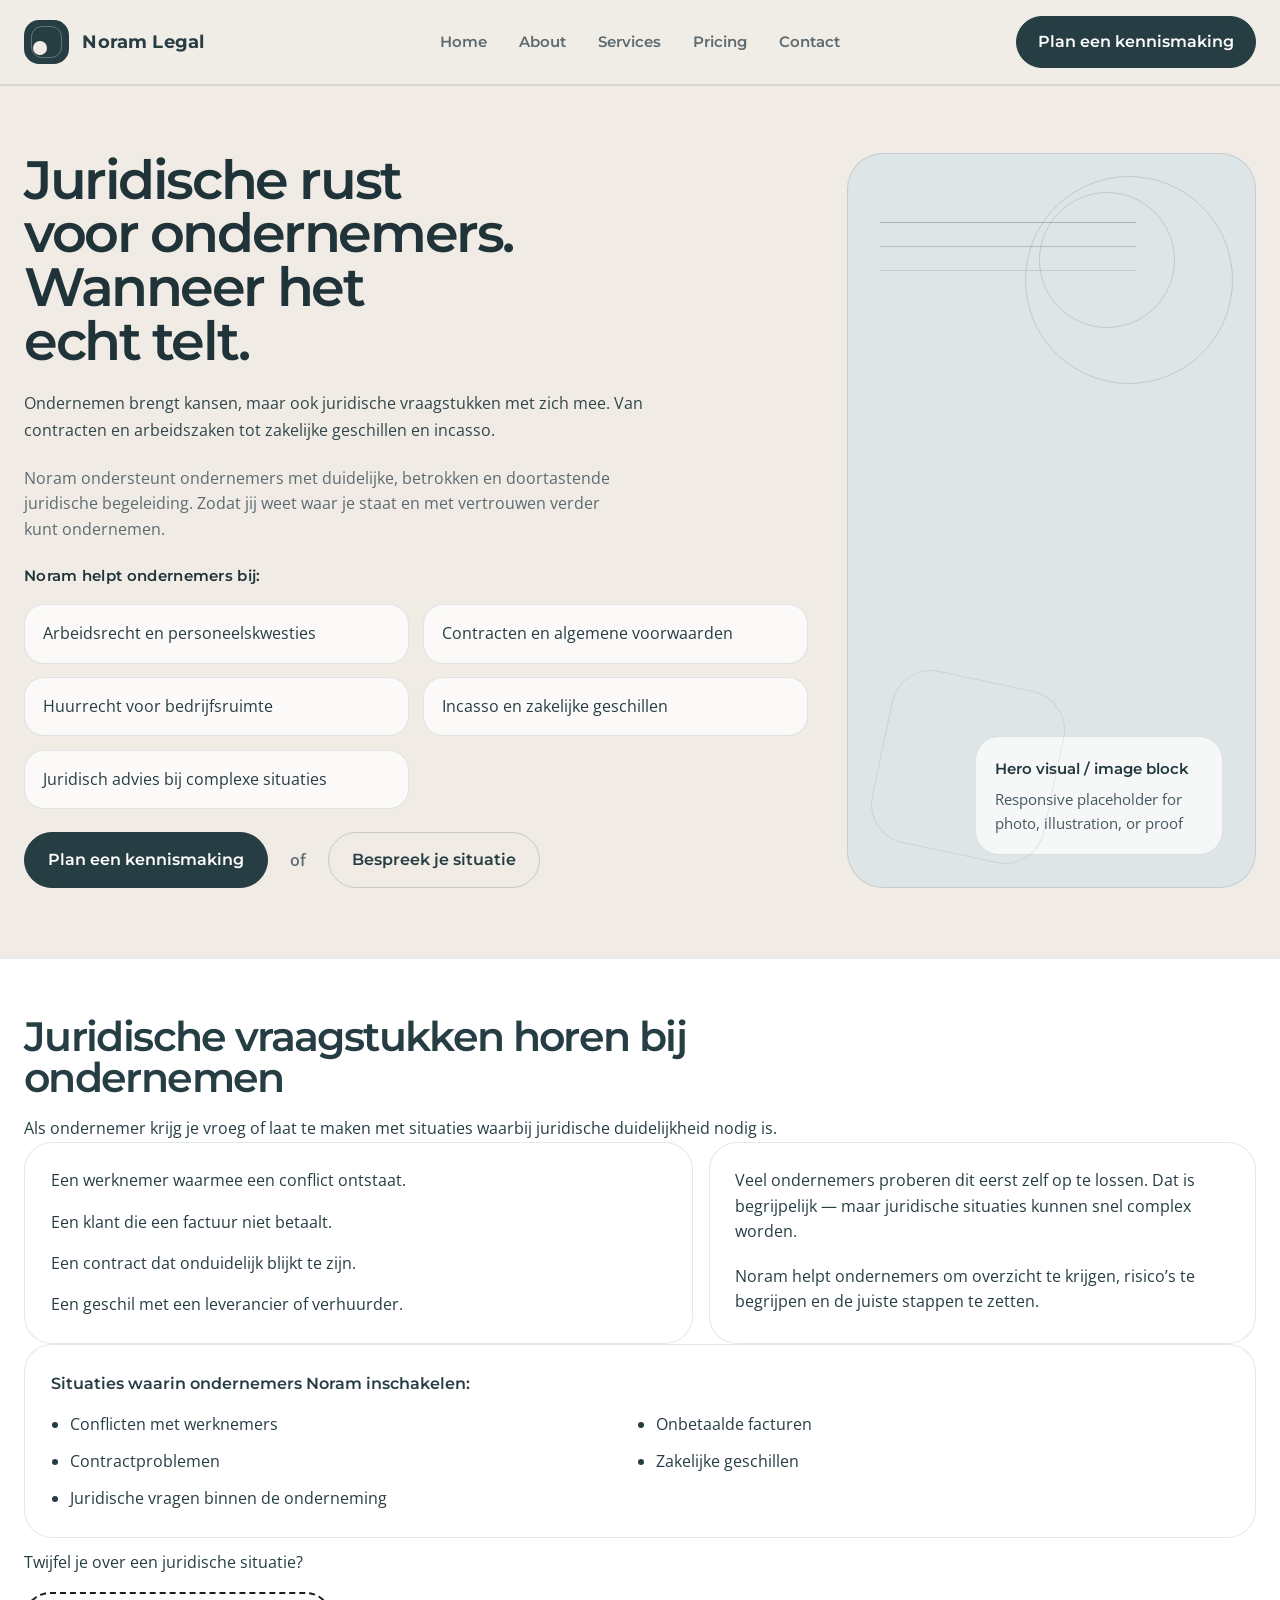
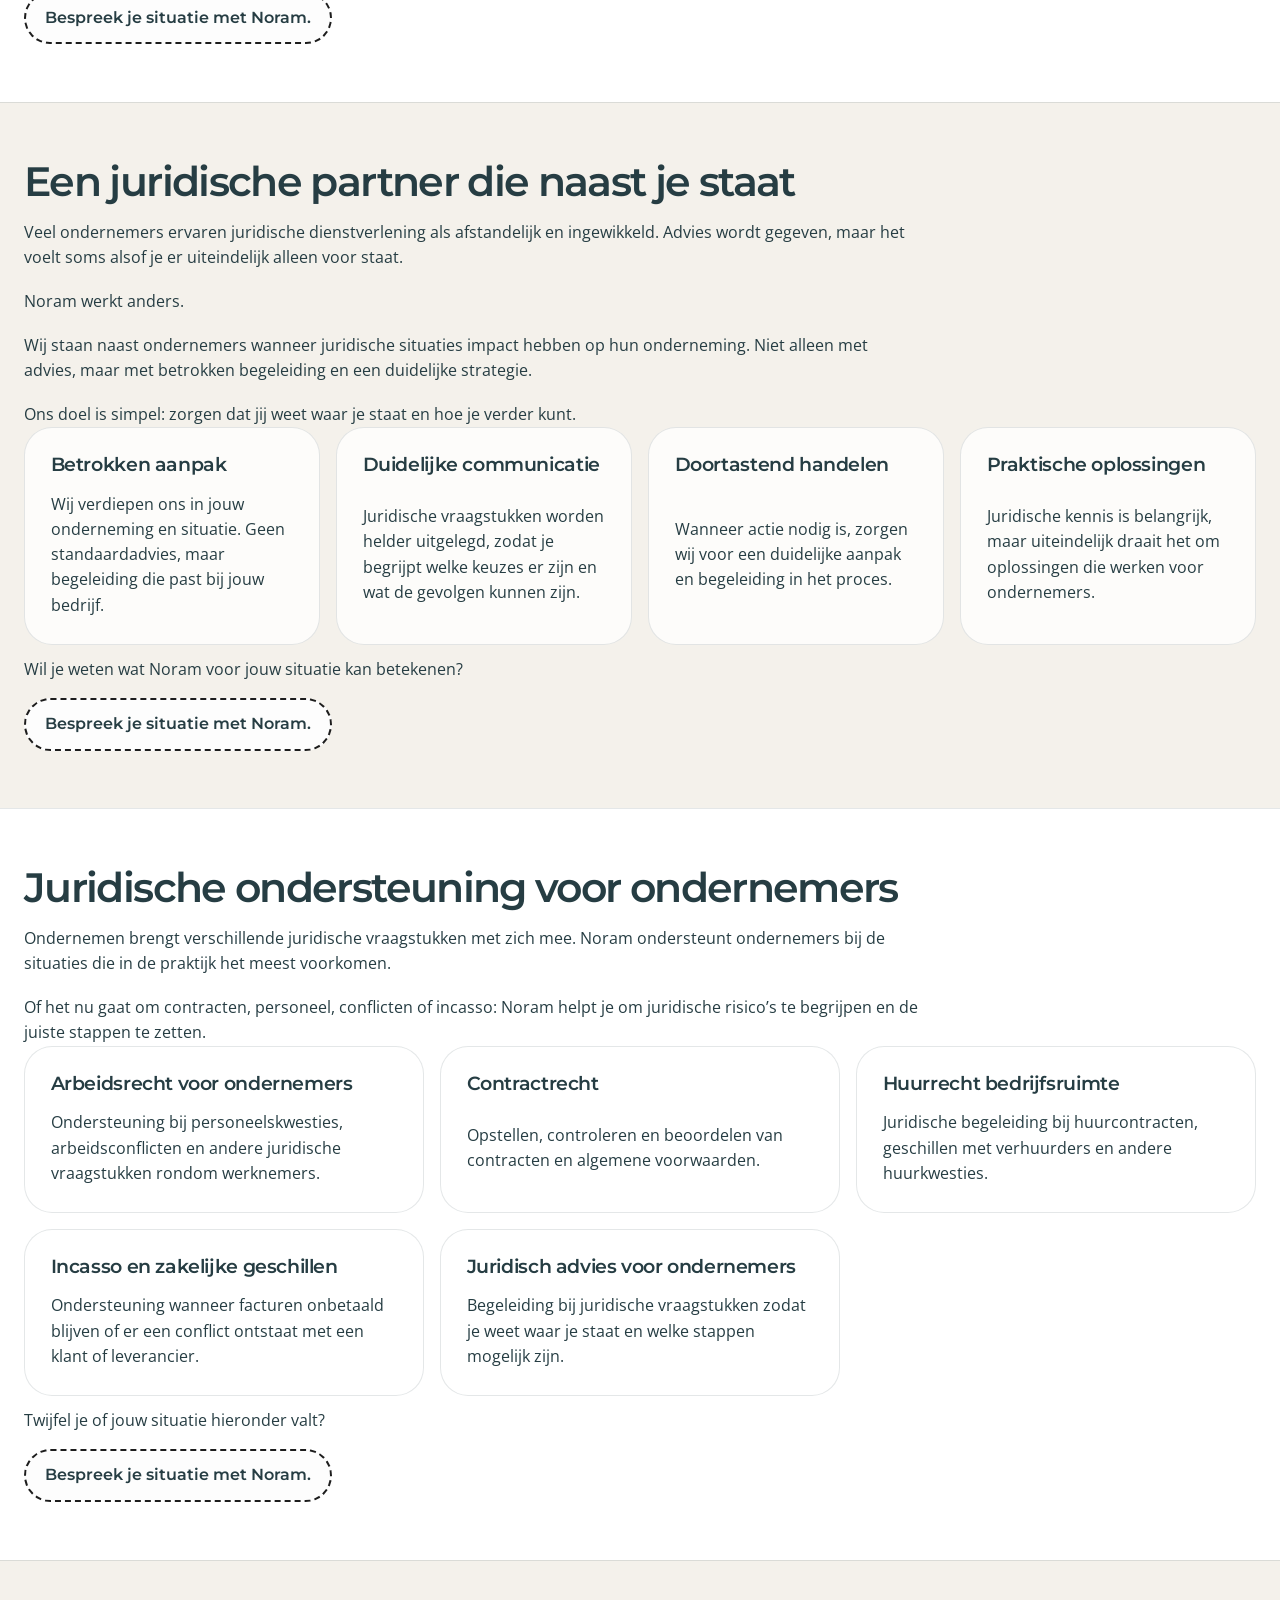
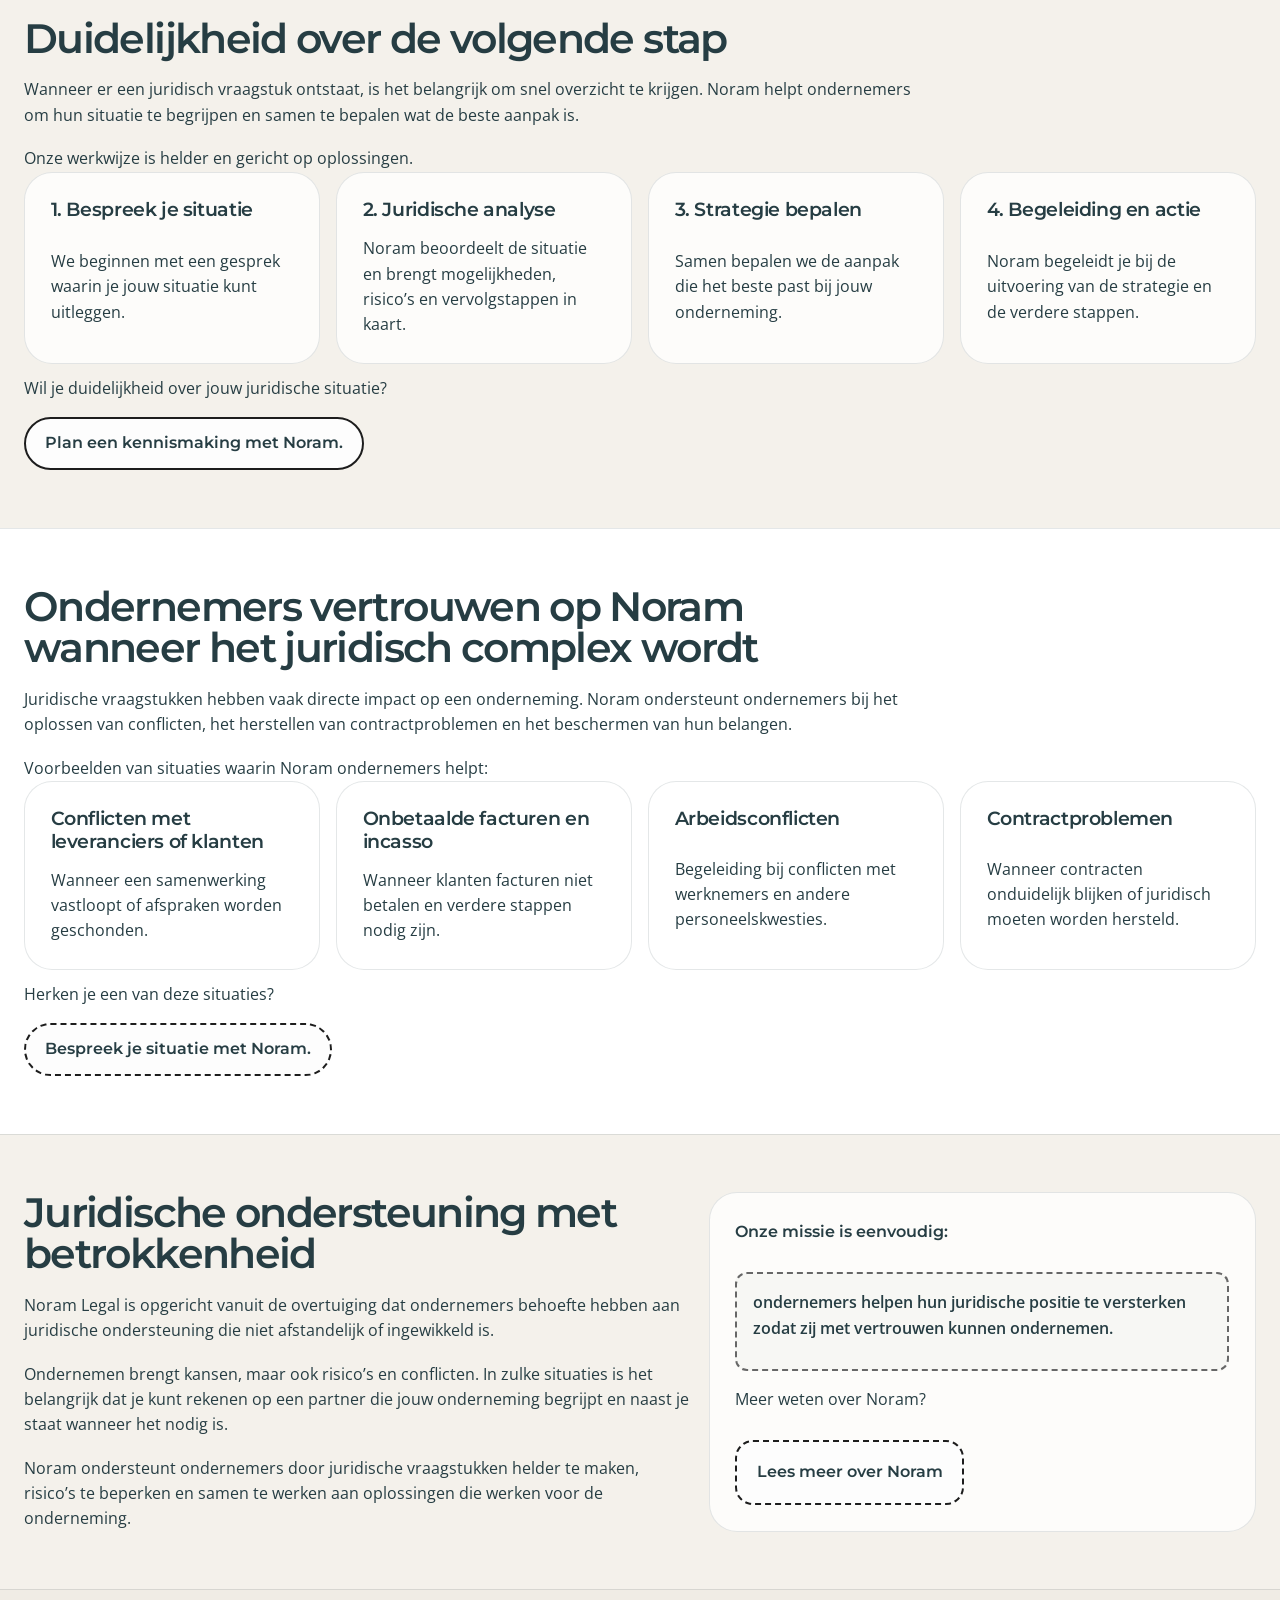
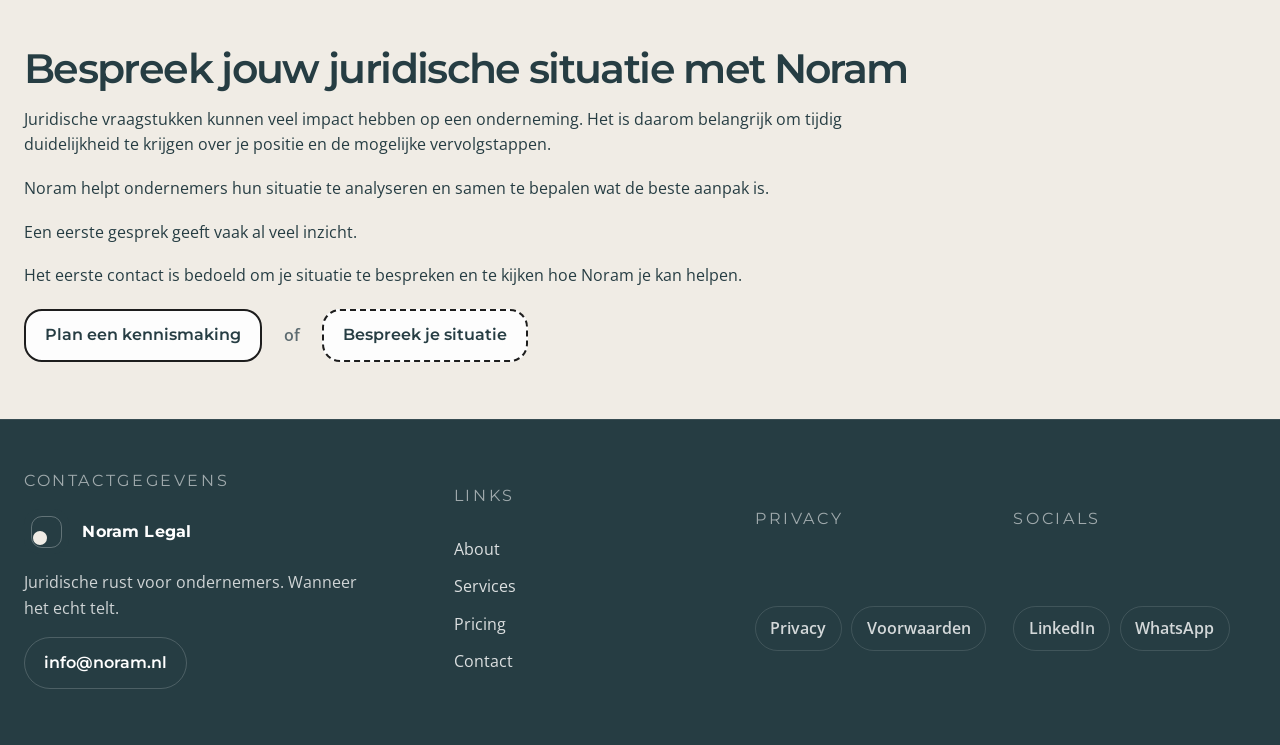
==== site/index.html @ 30367b0a "first commit. first version of wireframe made in codex into new codex project- Homepage header foote" ====
<!DOCTYPE html>
<html lang="nl">
  <head>
    <meta charset="UTF-8" />
    <meta name="viewport" content="width=device-width, initial-scale=1.0" />
    <title>Noram Legal | Juridische partner voor ondernemers</title>
    <link rel="preconnect" href="https://fonts.googleapis.com" />
    <link rel="preconnect" href="https://fonts.gstatic.com" crossorigin />
    <link
      href="https://fonts.googleapis.com/css2?family=Montserrat:wght@500;600;700&amp;family=Open+Sans:wght@400;500;600&amp;display=swap"
      rel="stylesheet"
    />
    <link rel="stylesheet" href="assets/css/styles.css" />
  </head>
  <body class="home-page">
    <div class="site-shell">
      <header class="wireframe-block site-header home-header">
        <div class="header-brand">
          <span class="brand-mark" aria-hidden="true"></span>
          <a class="brand-link" href="index.html">Noram Legal</a>
        </div>
        <button
          class="menu-toggle"
          type="button"
          aria-expanded="false"
          aria-controls="primary-nav"
          aria-label="Open menu"
        >
          <span class="menu-toggle-line" aria-hidden="true"></span>
          <span class="menu-toggle-line" aria-hidden="true"></span>
          <span class="menu-toggle-line" aria-hidden="true"></span>
          <span class="menu-toggle-text">Menu</span>
        </button>
        <nav class="header-nav" id="primary-nav" aria-label="Primary">
          <a class="nav-pill current-nav" href="index.html" aria-current="page">Home</a>
          <a class="nav-pill" href="about.html">About</a>
          <a class="nav-pill" href="services.html">Services</a>
          <a class="nav-pill" href="pricing.html">Pricing</a>
          <a class="nav-pill" href="contact.html">Contact</a>
        </nav>
        <a class="wireframe-button header-cta" href="contact.html"
          >Plan een kennismaking</a
        >
      </header>

      <main class="page-main">
        <section class="wireframe-block section section-hero home-hero">
          <div class="section-content">
            <h1>Juridische rust voor ondernemers. Wanneer het echt telt.</h1>

            <p class="hero-lead">
              Ondernemen brengt kansen, maar ook juridische vraagstukken met
              zich mee. Van contracten en arbeidszaken tot zakelijke geschillen
              en incasso.
            </p>

            <p class="hero-support">
              Noram ondersteunt ondernemers met duidelijke, betrokken en
              doortastende juridische begeleiding. Zodat jij weet waar je staat
              en met vertrouwen verder kunt ondernemen.
            </p>

            <div class="wireframe-card card-stack hero-topics">
              <p class="card-heading">Noram helpt ondernemers bij:</p>
              <ul class="list-block">
                <li>Arbeidsrecht en personeelskwesties</li>
                <li>Contracten en algemene voorwaarden</li>
                <li>Huurrecht voor bedrijfsruimte</li>
                <li>Incasso en zakelijke geschillen</li>
                <li>Juridisch advies bij complexe situaties</li>
              </ul>
            </div>

            <div class="cta-group">
              <a class="wireframe-button" href="contact.html">Plan een kennismaking</a>
              <span class="cta-divider">of</span>
              <a
                class="wireframe-button wireframe-button-secondary"
                href="contact.html"
                >Bespreek je situatie</a
              >
            </div>
          </div>

          <div class="wireframe-card placeholder-card hero-visual">
            <div class="media-placeholder">Visual placeholder</div>
            <div class="placeholder-copy hero-visual-copy">
              <span>Hero visual / image block</span>
              <span>Responsive placeholder for photo, illustration, or proof</span>
            </div>
          </div>
        </section>

        <section
          class="wireframe-block section section-problem"
          data-section="Probleem herkenning"
        >
          <div class="section-intro">
            <h2>Juridische vraagstukken horen bij ondernemen</h2>
            <p>
              Als ondernemer krijg je vroeg of laat te maken met situaties
              waarbij juridische duidelijkheid nodig is.
            </p>
          </div>

          <div class="section-grid two-column-grid">
            <div class="wireframe-card card-stack" data-label="Herkenbare situaties">
              <p>Een werknemer waarmee een conflict ontstaat.</p>
              <p>Een klant die een factuur niet betaalt.</p>
              <p>Een contract dat onduidelijk blijkt te zijn.</p>
              <p>Een geschil met een leverancier of verhuurder.</p>
            </div>

            <div class="wireframe-card card-stack" data-label="Uitleg">
              <p>
                Veel ondernemers proberen dit eerst zelf op te lossen. Dat is
                begrijpelijk — maar juridische situaties kunnen snel complex
                worden.
              </p>

              <p>
                Noram helpt ondernemers om overzicht te krijgen, risico’s te
                begrijpen en de juiste stappen te zetten.
              </p>
            </div>
          </div>

          <div class="wireframe-card card-stack" data-label="Situaties">
            <p class="card-heading">
              Situaties waarin ondernemers Noram inschakelen:
            </p>
            <ul class="list-grid">
              <li>Conflicten met werknemers</li>
              <li>Onbetaalde facturen</li>
              <li>Contractproblemen</li>
              <li>Zakelijke geschillen</li>
              <li>Juridische vragen binnen de onderneming</li>
            </ul>
          </div>

          <div class="inline-cta">
            <p>Twijfel je over een juridische situatie?</p>
            <a
              class="wireframe-button wireframe-button-secondary"
              href="contact.html"
              >Bespreek je situatie met Noram.</a
            >
          </div>
        </section>

        <section
          class="wireframe-block section section-approach"
          data-section="Noram aanpak"
        >
          <div class="section-intro">
            <h2>Een juridische partner die naast je staat</h2>
            <p>
              Veel ondernemers ervaren juridische dienstverlening als
              afstandelijk en ingewikkeld. Advies wordt gegeven, maar het voelt
              soms alsof je er uiteindelijk alleen voor staat.
            </p>

            <p>Noram werkt anders.</p>

            <p>
              Wij staan naast ondernemers wanneer juridische situaties impact
              hebben op hun onderneming. Niet alleen met advies, maar met
              betrokken begeleiding en een duidelijke strategie.
            </p>

            <p>
              Ons doel is simpel: zorgen dat jij weet waar je staat en hoe je
              verder kunt.
            </p>
          </div>

          <div class="card-grid feature-grid">
            <article class="wireframe-card card-stack" data-label="Kernpunt">
              <h3>Betrokken aanpak</h3>
              <p>
                Wij verdiepen ons in jouw onderneming en situatie. Geen
                standaardadvies, maar begeleiding die past bij jouw bedrijf.
              </p>
            </article>

            <article class="wireframe-card card-stack" data-label="Kernpunt">
              <h3>Duidelijke communicatie</h3>
              <p>
                Juridische vraagstukken worden helder uitgelegd, zodat je
                begrijpt welke keuzes er zijn en wat de gevolgen kunnen zijn.
              </p>
            </article>

            <article class="wireframe-card card-stack" data-label="Kernpunt">
              <h3>Doortastend handelen</h3>
              <p>
                Wanneer actie nodig is, zorgen wij voor een duidelijke aanpak en
                begeleiding in het proces.
              </p>
            </article>

            <article class="wireframe-card card-stack" data-label="Kernpunt">
              <h3>Praktische oplossingen</h3>
              <p>
                Juridische kennis is belangrijk, maar uiteindelijk draait het om
                oplossingen die werken voor ondernemers.
              </p>
            </article>
          </div>

          <div class="inline-cta">
            <p>Wil je weten wat Noram voor jouw situatie kan betekenen?</p>
            <a
              class="wireframe-button wireframe-button-secondary"
              href="contact.html"
              >Bespreek je situatie met Noram.</a
            >
          </div>
        </section>

        <section
          class="wireframe-block section section-services"
          data-section="Diensten overzicht"
        >
          <div class="section-intro">
            <h2>Juridische ondersteuning voor ondernemers</h2>
            <p>
              Ondernemen brengt verschillende juridische vraagstukken met zich
              mee. Noram ondersteunt ondernemers bij de situaties die in de
              praktijk het meest voorkomen.
            </p>

            <p>
              Of het nu gaat om contracten, personeel, conflicten of incasso:
              Noram helpt je om juridische risico’s te begrijpen en de juiste
              stappen te zetten.
            </p>
          </div>

          <div class="card-grid service-grid">
            <article class="wireframe-card card-stack" data-label="Dienst">
              <h3>Arbeidsrecht voor ondernemers</h3>
              <p>
                Ondersteuning bij personeelskwesties, arbeidsconflicten en
                andere juridische vraagstukken rondom werknemers.
              </p>
            </article>

            <article class="wireframe-card card-stack" data-label="Dienst">
              <h3>Contractrecht</h3>
              <p>
                Opstellen, controleren en beoordelen van contracten en algemene
                voorwaarden.
              </p>
            </article>

            <article class="wireframe-card card-stack" data-label="Dienst">
              <h3>Huurrecht bedrijfsruimte</h3>
              <p>
                Juridische begeleiding bij huurcontracten, geschillen met
                verhuurders en andere huurkwesties.
              </p>
            </article>

            <article class="wireframe-card card-stack" data-label="Dienst">
              <h3>Incasso en zakelijke geschillen</h3>
              <p>
                Ondersteuning wanneer facturen onbetaald blijven of er een
                conflict ontstaat met een klant of leverancier.
              </p>
            </article>

            <article class="wireframe-card card-stack" data-label="Dienst">
              <h3>Juridisch advies voor ondernemers</h3>
              <p>
                Begeleiding bij juridische vraagstukken zodat je weet waar je
                staat en welke stappen mogelijk zijn.
              </p>
            </article>
          </div>

          <div class="inline-cta">
            <p>Twijfel je of jouw situatie hieronder valt?</p>
            <a
              class="wireframe-button wireframe-button-secondary"
              href="contact.html"
              >Bespreek je situatie met Noram.</a
            >
          </div>
        </section>

        <section
          class="wireframe-block section section-process"
          data-section="Werkwijze"
        >
          <div class="section-intro">
            <h2>Duidelijkheid over de volgende stap</h2>
            <p>
              Wanneer er een juridisch vraagstuk ontstaat, is het belangrijk om
              snel overzicht te krijgen. Noram helpt ondernemers om hun situatie
              te begrijpen en samen te bepalen wat de beste aanpak is.
            </p>

            <p>Onze werkwijze is helder en gericht op oplossingen.</p>
          </div>

          <div class="card-grid steps-grid">
            <article class="wireframe-card card-stack step-card" data-label="Stap 1">
              <h3>1. Bespreek je situatie</h3>
              <p>
                We beginnen met een gesprek waarin je jouw situatie kunt
                uitleggen.
              </p>
            </article>

            <article class="wireframe-card card-stack step-card" data-label="Stap 2">
              <h3>2. Juridische analyse</h3>
              <p>
                Noram beoordeelt de situatie en brengt mogelijkheden, risico’s
                en vervolgstappen in kaart.
              </p>
            </article>

            <article class="wireframe-card card-stack step-card" data-label="Stap 3">
              <h3>3. Strategie bepalen</h3>
              <p>
                Samen bepalen we de aanpak die het beste past bij jouw
                onderneming.
              </p>
            </article>

            <article class="wireframe-card card-stack step-card" data-label="Stap 4">
              <h3>4. Begeleiding en actie</h3>
              <p>
                Noram begeleidt je bij de uitvoering van de strategie en de
                verdere stappen.
              </p>
            </article>
          </div>

          <div class="inline-cta">
            <p>Wil je duidelijkheid over jouw juridische situatie?</p>
            <a class="wireframe-button" href="contact.html"
              >Plan een kennismaking met Noram.</a
            >
          </div>
        </section>

        <section
          class="wireframe-block section section-proof"
          data-section="Cases en bewijs"
        >
          <div class="section-intro">
            <h2>
              Ondernemers vertrouwen op Noram wanneer het juridisch complex
              wordt
            </h2>
            <p>
              Juridische vraagstukken hebben vaak directe impact op een
              onderneming. Noram ondersteunt ondernemers bij het oplossen van
              conflicten, het herstellen van contractproblemen en het beschermen
              van hun belangen.
            </p>

            <p>Voorbeelden van situaties waarin Noram ondernemers helpt:</p>
          </div>

          <div class="card-grid proof-grid">
            <article class="wireframe-card card-stack" data-label="Voorbeeld">
              <h3>Conflicten met leveranciers of klanten</h3>
              <p>
                Wanneer een samenwerking vastloopt of afspraken worden
                geschonden.
              </p>
            </article>

            <article class="wireframe-card card-stack" data-label="Voorbeeld">
              <h3>Onbetaalde facturen en incasso</h3>
              <p>
                Wanneer klanten facturen niet betalen en verdere stappen nodig
                zijn.
              </p>
            </article>

            <article class="wireframe-card card-stack" data-label="Voorbeeld">
              <h3>Arbeidsconflicten</h3>
              <p>
                Begeleiding bij conflicten met werknemers en andere
                personeelskwesties.
              </p>
            </article>

            <article class="wireframe-card card-stack" data-label="Voorbeeld">
              <h3>Contractproblemen</h3>
              <p>
                Wanneer contracten onduidelijk blijken of juridisch moeten
                worden hersteld.
              </p>
            </article>
          </div>

          <div class="inline-cta">
            <p>Herken je een van deze situaties?</p>
            <a
              class="wireframe-button wireframe-button-secondary"
              href="contact.html"
              >Bespreek je situatie met Noram.</a
            >
          </div>
        </section>

        <section
          class="wireframe-block section section-about"
          data-section="Over Noram"
        >
          <div class="section-grid two-column-grid">
            <div class="section-intro">
              <h2>Juridische ondersteuning met betrokkenheid</h2>
              <p>
                Noram Legal is opgericht vanuit de overtuiging dat ondernemers
                behoefte hebben aan juridische ondersteuning die niet
                afstandelijk of ingewikkeld is.
              </p>

              <p>
                Ondernemen brengt kansen, maar ook risico’s en conflicten. In
                zulke situaties is het belangrijk dat je kunt rekenen op een
                partner die jouw onderneming begrijpt en naast je staat wanneer
                het nodig is.
              </p>

              <p>
                Noram ondersteunt ondernemers door juridische vraagstukken
                helder te maken, risico’s te beperken en samen te werken aan
                oplossingen die werken voor de onderneming.
              </p>
            </div>

            <div class="wireframe-card card-stack" data-label="Missie">
              <p class="card-heading">Onze missie is eenvoudig:</p>
              <p class="mission-copy">
                ondernemers helpen hun juridische positie te versterken zodat
                zij met vertrouwen kunnen ondernemen.
              </p>

              <p>Meer weten over Noram?</p>
              <a class="wireframe-link" href="about.html">Lees meer over Noram</a>
            </div>
          </div>
        </section>

        <section
          id="final-cta"
          class="wireframe-block section section-final-cta"
          data-section="Final CTA"
        >
          <div class="section-intro">
            <h2>Bespreek jouw juridische situatie met Noram</h2>
            <p>
              Juridische vraagstukken kunnen veel impact hebben op een
              onderneming. Het is daarom belangrijk om tijdig duidelijkheid te
              krijgen over je positie en de mogelijke vervolgstappen.
            </p>

            <p>
              Noram helpt ondernemers hun situatie te analyseren en samen te
              bepalen wat de beste aanpak is.
            </p>

            <p>Een eerste gesprek geeft vaak al veel inzicht.</p>

            <p>
              Het eerste contact is bedoeld om je situatie te bespreken en te
              kijken hoe Noram je kan helpen.
            </p>
          </div>

          <div class="cta-group cta-group-wide">
            <a class="wireframe-button" href="contact.html">Plan een kennismaking</a>
            <span class="cta-divider">of</span>
            <a
              class="wireframe-button wireframe-button-secondary"
              href="contact.html"
              >Bespreek je situatie</a
            >
          </div>
        </section>
      </main>

      <footer class="wireframe-block site-footer home-footer">
        <div class="footer-grid">
          <div class="wireframe-card footer-card footer-brand-card">
            <p class="footer-title">contactgegevens</p>
            <div class="header-brand footer-brand-lockup">
              <span class="brand-mark" aria-hidden="true"></span>
              <a class="brand-link footer-brand-link" href="index.html">Noram Legal</a>
            </div>
            <p class="footer-tagline">
              Juridische rust voor ondernemers. Wanneer het echt telt.
            </p>
            <a class="wireframe-link footer-email" href="mailto:info@noram.nl"
              >info@noram.nl</a
            >
          </div>
          <div class="wireframe-card footer-card">
            <p class="footer-title">links</p>
            <div class="footer-links">
              <a href="about.html">About</a>
              <a href="services.html">Services</a>
              <a href="pricing.html">Pricing</a>
              <a href="contact.html">Contact</a>
            </div>
          </div>
          <div class="wireframe-card footer-card">
            <p class="footer-title">privacy</p>
            <div class="footer-pill-row">
              <span class="footer-pill">Privacy</span>
              <span class="footer-pill">Voorwaarden</span>
            </div>
          </div>
          <div class="wireframe-card footer-card">
            <p class="footer-title">socials</p>
            <div class="footer-pill-row">
              <span class="footer-pill">LinkedIn</span>
              <span class="footer-pill">WhatsApp</span>
            </div>
          </div>
        </div>
      </footer>
    </div>
    <script src="assets/js/main.js"></script>
  </body>
</html>
---- site/assets/css/styles.css ----
:root {
  --page-background: #e9e9e6;
  --panel-background: #f7f7f4;
  --card-background: #ffffff;
  --border-strong: #1d1d1d;
  --border-soft: #676767;
  --text-main: #111111;
  --text-muted: #535353;
  --label-background: #d9d9d4;
  --button-fill: #fdfdfd;
  --max-width: 1200px;
  --radius: 18px;
  --gap: 1.25rem;
  --shadow: 0 0 0 1px rgba(29, 29, 29, 0.08);
}

*,
*::before,
*::after {
  box-sizing: border-box;
}

html {
  scroll-behavior: smooth;
}

body {
  margin: 0;
  background: var(--page-background);
  color: var(--text-main);
  font-family: ui-sans-serif, -apple-system, BlinkMacSystemFont, "Segoe UI",
    sans-serif;
  line-height: 1.55;
}

a {
  color: inherit;
}

p,
ul {
  margin: 0;
}

h1,
h2,
h3 {
  margin: 0;
  line-height: 1.15;
  font-weight: 600;
}

ul {
  padding-left: 1.2rem;
}

.site-shell {
  width: min(calc(100% - 2rem), calc(var(--max-width) + 2rem));
  margin: 0 auto;
  padding: 1rem 0 2.5rem;
}

.page-main {
  display: grid;
  gap: 1rem;
}

.wireframe-block,
.wireframe-card,
.wireframe-button,
.wireframe-link,
.media-placeholder {
  border: 2px solid var(--border-strong);
  border-radius: var(--radius);
}

.wireframe-block,
.wireframe-card {
  background: var(--panel-background);
  box-shadow: var(--shadow);
}

.wireframe-block {
  position: relative;
  padding: clamp(1rem, 2vw, 1.5rem);
}

.wireframe-block[data-section]::before,
.wireframe-card[data-label]::before,
.header-brand[data-label]::before,
.header-nav[data-label]::before {
  content: attr(data-section) attr(data-label);
  position: absolute;
  top: 0.85rem;
  left: 0.85rem;
  display: inline-flex;
  align-items: center;
  min-height: 1.8rem;
  padding: 0.15rem 0.55rem;
  background: var(--label-background);
  border: 1px solid var(--border-soft);
  border-radius: 999px;
  color: var(--text-muted);
  font-size: 0.72rem;
  letter-spacing: 0.08em;
  text-transform: uppercase;
}

.section,
.site-footer {
  padding-top: 3.15rem;
}

.site-header {
  display: grid;
  gap: 0.9rem;
  align-items: center;
  margin-bottom: 1rem;
  padding-top: 3.05rem;
}

.header-brand,
.header-nav {
  position: relative;
  display: flex;
  flex-wrap: wrap;
  gap: 0.75rem;
  align-items: center;
  min-height: 4rem;
  padding: 1.1rem 1rem 0.9rem;
  background: var(--card-background);
  border: 2px dashed var(--border-soft);
  border-radius: calc(var(--radius) - 4px);
}

.header-brand span {
  font-size: 1.1rem;
  font-weight: 600;
}

.brand-link {
  font-size: 1.1rem;
  font-weight: 600;
  text-decoration: none;
}

.header-nav span,
.header-nav a {
  display: inline-flex;
  align-items: center;
  min-height: 2.5rem;
  padding: 0.35rem 0.85rem;
  background: var(--panel-background);
  border: 2px solid var(--border-soft);
  border-radius: 999px;
  text-decoration: none;
}

.current-nav {
  background: var(--label-background);
  border-style: dashed;
}

.section-content,
.section-intro,
.card-stack,
.inline-cta,
.cta-group,
.placeholder-copy {
  display: grid;
  gap: 1rem;
}

.section-intro {
  max-width: 52rem;
}

.section-hero {
  display: grid;
  gap: 1rem;
}

.two-column-grid,
.card-grid,
.footer-grid {
  display: grid;
  gap: 1rem;
}

.plan-grid,
.faq-grid,
.contact-options-grid,
.field-stack {
  display: grid;
  gap: 1rem;
}

.wireframe-card {
  position: relative;
  padding: 2.85rem 1rem 1rem;
  background: var(--card-background);
}

.card-heading {
  font-weight: 600;
}

.list-block {
  display: grid;
  gap: 0.55rem;
}

.list-grid {
  display: grid;
  gap: 0.75rem;
  margin: 0;
}

.list-grid li,
.list-block li {
  padding-right: 0.4rem;
}

.cta-group {
  align-items: start;
}

.cta-divider {
  display: inline-flex;
  align-items: center;
  justify-content: center;
  width: fit-content;
  min-width: 3rem;
  min-height: 3rem;
  padding: 0.4rem 0.85rem;
  background: var(--panel-background);
  border: 2px dashed var(--border-soft);
  border-radius: 999px;
  color: var(--text-muted);
}

.wireframe-button,
.wireframe-link {
  display: inline-flex;
  align-items: center;
  justify-content: center;
  width: fit-content;
  min-height: 3.25rem;
  padding: 0.75rem 1.2rem;
  background: var(--button-fill);
  text-decoration: none;
  font-weight: 600;
}

.wireframe-button-secondary {
  border-style: dashed;
}

.wireframe-link {
  border-style: dashed;
}

.placeholder-card {
  min-height: 100%;
}

.media-placeholder {
  display: grid;
  place-items: center;
  min-height: 240px;
  padding: 1rem;
  background:
    linear-gradient(
      135deg,
      rgba(103, 103, 103, 0.08) 25%,
      transparent 25%,
      transparent 50%,
      rgba(103, 103, 103, 0.08) 50%,
      rgba(103, 103, 103, 0.08) 75%,
      transparent 75%,
      transparent
    ),
    #f1f1ee;
  background-size: 28px 28px;
  color: var(--text-muted);
  text-align: center;
}

.placeholder-copy {
  color: var(--text-muted);
  font-size: 0.95rem;
}

.inline-cta {
  align-items: start;
  padding-top: 0.25rem;
}

.feature-grid h3,
.service-grid h3,
.proof-grid h3,
.steps-grid h3 {
  font-size: 1.05rem;
}

.step-card {
  min-height: 100%;
}

.plan-card {
  min-height: 100%;
}

.featured-plan {
  box-shadow:
    0 0 0 1px rgba(29, 29, 29, 0.08),
    inset 0 0 0 2px rgba(29, 29, 29, 0.16);
}

.mission-copy {
  padding: 1rem;
  background: var(--panel-background);
  border: 2px dashed var(--border-soft);
  border-radius: calc(var(--radius) - 6px);
  font-weight: 600;
}

.cta-group-wide {
  margin-top: 1.25rem;
}

.footer-grid {
  grid-template-columns: 1fr;
}

.footer-card {
  min-height: 8rem;
  display: grid;
  align-items: center;
  justify-items: start;
}

.field-placeholder {
  display: flex;
  align-items: center;
  min-height: 3.4rem;
  padding: 0.9rem 1rem;
  background: var(--panel-background);
  border: 2px dashed var(--border-soft);
  border-radius: calc(var(--radius) - 6px);
  color: var(--text-muted);
}

.textarea-placeholder {
  min-height: 8.5rem;
  align-items: start;
}

@media (min-width: 700px) {
  .site-shell {
    width: min(calc(100% - 2.5rem), calc(var(--max-width) + 2.5rem));
  }

  .site-header {
    grid-template-columns: minmax(0, 0.9fr) minmax(0, 1.4fr) auto;
  }

  .cta-group {
    grid-auto-flow: column;
    align-items: center;
    justify-content: start;
  }

  .two-column-grid,
  .section-hero {
    grid-template-columns: minmax(0, 1.1fr) minmax(0, 0.9fr);
  }

  .service-grid,
  .proof-grid,
  .footer-grid {
    grid-template-columns: repeat(2, minmax(0, 1fr));
  }

  .plan-grid,
  .feature-grid,
  .steps-grid,
  .list-grid {
    grid-template-columns: repeat(2, minmax(0, 1fr));
  }

  .faq-grid,
  .contact-options-grid {
    grid-template-columns: repeat(2, minmax(0, 1fr));
  }
}

@media (min-width: 1024px) {
  .site-shell {
    padding-top: 1.35rem;
  }

  .section {
    gap: 1.25rem;
  }

  .feature-grid {
    grid-template-columns: repeat(4, minmax(0, 1fr));
  }

  .service-grid {
    grid-template-columns: repeat(3, minmax(0, 1fr));
  }

  .plan-grid {
    grid-template-columns: repeat(3, minmax(0, 1fr));
  }

  .steps-grid {
    grid-template-columns: repeat(4, minmax(0, 1fr));
  }

  .proof-grid,
  .footer-grid {
    grid-template-columns: repeat(4, minmax(0, 1fr));
  }

  .faq-grid {
    grid-template-columns: repeat(2, minmax(0, 1fr));
  }

  .section-hero {
    align-items: stretch;
  }

  .placeholder-card {
    min-height: 100%;
  }

  .media-placeholder {
    min-height: 100%;
  }
}

body.home-page {
  --home-ink: #263d43;
  --home-muted: #5d6b70;
  --home-border: rgba(38, 61, 67, 0.12);
  --home-bg-base: #ffffff;
  --home-bg-soft: #f4f1eb;
  --home-bg-hero: #f0ece5;
  --home-bg-strong: #263d43;
  --home-frame-width: calc(var(--max-width) + 2rem);
  min-height: 100vh;
  background: #ffffff;
  color: var(--home-ink);
  font-family: "Open Sans", ui-sans-serif, -apple-system, BlinkMacSystemFont,
    "Segoe UI", sans-serif;
}

body.home-page::before {
  content: none;
}

.home-page .site-shell {
  width: 100%;
  padding: 0;
}

.home-page h1,
.home-page h2,
.home-page h3,
.home-page .brand-link,
.home-page .nav-pill,
.home-page .wireframe-button,
.home-page .wireframe-link,
.home-page .footer-title,
.home-page .card-heading {
  font-family: "Montserrat", ui-sans-serif, -apple-system, BlinkMacSystemFont,
    "Segoe UI", sans-serif;
}

.home-page .page-main {
  gap: 0;
}

.home-page .wireframe-block,
.home-page .wireframe-card {
  border: 0;
  border-radius: 0;
  box-shadow: none;
}

.home-page .wireframe-block {
  padding-block: clamp(2.45rem, 4.5vw, 4.1rem);
  padding-inline: max(1rem, calc((100vw - var(--home-frame-width)) / 2));
  background: transparent;
}

.home-page .wireframe-card {
  padding: 1.6rem;
  background: rgba(255, 255, 255, 0.76);
  border: 1px solid var(--home-border);
  border-radius: 28px;
}

.home-page .wireframe-block[data-section]::before,
.home-page .wireframe-card[data-label]::before {
  display: none;
}

.home-page .site-header,
.home-page .section,
.home-page .site-footer {
  margin: 0;
}

.home-page .home-header {
  position: sticky;
  top: 0;
  z-index: 30;
  gap: 0.75rem;
  padding-block: 1rem;
  background: rgba(240, 236, 229, 0.96);
  border-bottom: 1px solid var(--home-border);
  backdrop-filter: blur(10px);
}

.home-page .menu-toggle {
  display: none;
  align-items: center;
  justify-content: center;
  gap: 0.35rem;
  min-height: 3rem;
  padding: 0.7rem 1rem;
  background: transparent;
  border: 1px solid rgba(38, 61, 67, 0.16);
  border-radius: 999px;
  color: var(--home-ink);
  font-family: "Montserrat", ui-sans-serif, -apple-system, BlinkMacSystemFont,
    "Segoe UI", sans-serif;
  font-size: 0.92rem;
  font-weight: 600;
  cursor: pointer;
}

.home-page .menu-toggle-line {
  display: block;
  width: 1rem;
  height: 1px;
  background: currentColor;
}

.home-page .menu-toggle-text {
  margin-left: 0.2rem;
}

.home-page .section {
  border-top: 1px solid var(--home-border);
}

.home-page .section-problem,
.home-page .section-services,
.home-page .section-proof {
  background: var(--home-bg-base);
}

.home-page .section-approach,
.home-page .section-process,
.home-page .section-about {
  background: var(--home-bg-soft);
}

.home-page .home-hero,
.home-page .section-final-cta {
  background: var(--home-bg-hero);
}

.home-page .header-brand,
.home-page .header-nav {
  min-height: auto;
  padding: 0;
  background: transparent;
  border: 0;
}

.home-page .header-brand {
  flex-wrap: nowrap;
  gap: 0.85rem;
}

.home-page .brand-mark {
  position: relative;
  flex: 0 0 auto;
  width: 2.8rem;
  height: 2.8rem;
  border-radius: 0.95rem;
  background: #263d43;
}

.home-page .brand-mark::before {
  content: "";
  position: absolute;
  inset: 0.42rem;
  border: 1px solid rgba(255, 255, 255, 0.28);
  border-radius: 0.68rem;
}

.home-page .brand-mark::after {
  content: "";
  position: absolute;
  left: 0.58rem;
  bottom: 0.58rem;
  width: 0.88rem;
  height: 0.88rem;
  border-radius: 999px;
  background: #f0ece5;
}

.home-page .brand-link {
  color: var(--home-ink);
  font-size: 1.15rem;
  font-weight: 700;
  letter-spacing: 0.01em;
  text-decoration: none;
}

.home-page .header-nav {
  gap: 0.2rem;
  justify-content: center;
  justify-self: center;
}

.home-page .header-nav a {
  min-height: auto;
  padding: 0.7rem 0.9rem;
  background: transparent;
  border: 0;
  border-radius: 999px;
  color: var(--home-muted);
  font-size: 0.95rem;
  font-weight: 600;
  transition:
    color 0.2s ease,
    background 0.2s ease;
}

.home-page .header-nav a:hover {
  color: var(--home-ink);
  background: rgba(38, 61, 67, 0.06);
}

.home-page .current-nav {
  background: rgba(38, 61, 67, 0.08);
  color: var(--home-ink);
}

.home-page .header-cta,
.home-page .section-hero .wireframe-button,
.home-page .footer-email {
  border-radius: 999px;
  transition:
    background 0.2s ease,
    color 0.2s ease,
    border-color 0.2s ease;
}

.home-page .header-cta {
  width: auto;
  padding-inline: 1.3rem;
  background: #263d43;
  color: #ffffff;
  border: 1px solid #263d43;
}

.home-page .header-cta:hover,
.home-page .section-hero .wireframe-button:hover,
.home-page .footer-email:hover {
  background: #1f3237;
  color: #ffffff;
}

.home-page .home-hero {
  gap: clamp(2rem, 4vw, 3rem);
  padding-top: clamp(2.9rem, 5.2vw, 4.75rem);
  padding-bottom: clamp(3.05rem, 5.4vw, 4.95rem);
}

.home-page .home-hero .section-content {
  gap: 1.4rem;
}

.home-page .home-hero h1 {
  max-width: 16ch;
  color: #1f3338;
  font-size: clamp(2.55rem, 4.2vw, 4.35rem);
  line-height: 1;
  letter-spacing: -0.045em;
  text-wrap: pretty;
}

.home-page .hero-lead {
  max-width: 44rem;
  color: #31464b;
  font-size: clamp(1.12rem, 1.7vw, 1.38rem);
  line-height: 1.65;
}

.home-page .hero-support {
  max-width: 38rem;
  color: var(--home-muted);
  font-size: 1.04rem;
}

.home-page .hero-topics {
  gap: 1rem;
  padding: 0;
  background: transparent;
  border: 0;
  border-radius: 0;
}

.home-page .hero-topics .card-heading {
  color: #1f3338;
  font-size: 0.96rem;
  letter-spacing: 0.02em;
}

.home-page .hero-topics .list-block {
  display: grid;
  grid-template-columns: repeat(2, minmax(0, 1fr));
  gap: 0.85rem;
  margin: 0;
  padding: 0;
  list-style: none;
}

.home-page .hero-topics li {
  min-height: 100%;
  padding: 1rem 1.1rem;
  background: rgba(255, 255, 255, 0.72);
  border: 1px solid var(--home-border);
  border-radius: 20px;
}

.home-page .section-hero .wireframe-button {
  min-height: 3.55rem;
  padding: 0.92rem 1.45rem;
}

.home-page .section-hero .wireframe-button:first-child {
  background: #263d43;
  color: #ffffff;
  border: 1px solid #263d43;
}

.home-page .section-hero .wireframe-button-secondary {
  background: transparent;
  border: 1px solid rgba(38, 61, 67, 0.2);
  color: var(--home-ink);
}

.home-page .section-hero .wireframe-button-secondary:hover {
  background: rgba(38, 61, 67, 0.08);
  color: var(--home-ink);
}

.home-page .cta-divider {
  width: auto;
  min-width: 0;
  min-height: auto;
  padding: 0 0.35rem;
  background: transparent;
  border: 0;
  color: var(--home-muted);
  font-weight: 600;
}

.home-page .hero-visual {
  position: relative;
  overflow: hidden;
  display: flex;
  flex-direction: column;
  justify-content: space-between;
  min-height: 100%;
  padding: 2rem;
  background: #dde5e6;
  border: 1px solid rgba(38, 61, 67, 0.14);
  border-radius: 36px;
}

.home-page .hero-visual::before {
  content: "";
  position: absolute;
  top: 1.4rem;
  right: 1.4rem;
  width: 13rem;
  height: 13rem;
  border: 1px solid rgba(38, 61, 67, 0.16);
  border-radius: 999px;
}

.home-page .hero-visual::after {
  content: "";
  position: absolute;
  left: 2rem;
  bottom: 2rem;
  width: 11rem;
  height: 11rem;
  border: 1px solid rgba(38, 61, 67, 0.1);
  border-radius: 2.5rem;
  transform: rotate(12deg);
}

.home-page .hero-visual .media-placeholder {
  position: relative;
  min-height: clamp(250px, 34vw, 380px);
  padding: 0;
  background: none;
  border: 0;
  color: transparent;
  text-indent: -9999px;
}

.home-page .hero-visual .media-placeholder::before {
  content: "";
  position: absolute;
  top: 2.3rem;
  left: 0;
  width: min(100%, 16rem);
  height: 1px;
  background: rgba(38, 61, 67, 0.3);
  box-shadow:
    0 1.5rem 0 rgba(38, 61, 67, 0.22),
    0 3rem 0 rgba(38, 61, 67, 0.14);
}

.home-page .hero-visual .media-placeholder::after {
  content: "";
  position: absolute;
  right: 14%;
  top: 28%;
  width: 8.5rem;
  height: 8.5rem;
  border: 1px solid rgba(38, 61, 67, 0.16);
  border-radius: 50%;
}

.home-page .hero-visual-copy {
  gap: 0.5rem;
  max-width: 15.5rem;
  margin-left: auto;
  padding: 1.2rem;
  background: rgba(255, 255, 255, 0.72);
  border: 1px solid rgba(38, 61, 67, 0.12);
  border-radius: 24px;
  color: #45585f;
}

.home-page .hero-visual-copy span:first-child {
  color: #21383f;
  font-family: "Montserrat", ui-sans-serif, -apple-system, BlinkMacSystemFont,
    "Segoe UI", sans-serif;
  font-weight: 600;
}

.home-page .section-intro {
  max-width: 56rem;
  gap: 1.15rem;
}

.home-page .section h2 {
  font-size: clamp(2rem, 3.2vw, 3.2rem);
  line-height: 1;
  letter-spacing: -0.04em;
}

.home-page .section h3 {
  font-size: clamp(1.2rem, 1.5vw, 1.45rem);
  line-height: 1.15;
  letter-spacing: -0.02em;
}

.home-page .section p,
.home-page .section li,
.home-page .site-footer p,
.home-page .site-footer a,
.home-page .site-footer span {
  font-size: 1.02rem;
}

.home-page .inline-cta {
  align-items: start;
  gap: 1rem;
  padding-top: 0.75rem;
}

.home-page .inline-cta .wireframe-button,
.home-page .inline-cta .wireframe-link {
  border-radius: 999px;
}

.home-page .home-footer {
  padding-top: 3rem;
  padding-bottom: 3.5rem;
  background: var(--home-bg-strong);
  border-top: 1px solid rgba(255, 255, 255, 0.08);
}

.home-page .home-footer .footer-card {
  min-height: auto;
  padding: 0;
  background: transparent;
  border: 0;
  border-radius: 0;
}

.home-page .footer-title {
  color: rgba(255, 255, 255, 0.56);
  font-size: 0.78rem;
  letter-spacing: 0.16em;
  text-transform: uppercase;
}

.home-page .footer-brand-card {
  gap: 1rem;
}

.home-page .footer-brand-lockup {
  min-height: auto;
  padding: 0;
  background: transparent;
  border: 0;
}

.home-page .footer-brand-link {
  color: #ffffff;
}

.home-page .footer-tagline {
  max-width: 21rem;
  color: rgba(255, 255, 255, 0.78);
  font-size: 1rem;
}

.home-page .footer-email {
  width: fit-content;
  background: transparent;
  color: #ffffff;
  border: 1px solid rgba(255, 255, 255, 0.18);
}

.home-page .footer-links {
  display: grid;
  gap: 0.75rem;
}

.home-page .home-footer a {
  transition:
    color 0.2s ease,
    background 0.2s ease;
}

.home-page .footer-links a {
  color: rgba(255, 255, 255, 0.84);
  text-decoration: none;
}

.home-page .footer-links a:hover {
  color: #ffffff;
}

.home-page .footer-pill-row {
  display: flex;
  flex-wrap: wrap;
  gap: 0.6rem;
}

.home-page .footer-pill {
  display: inline-flex;
  align-items: center;
  min-height: 2.6rem;
  padding: 0.55rem 0.9rem;
  background: transparent;
  border: 1px solid rgba(255, 255, 255, 0.12);
  border-radius: 999px;
  color: rgba(255, 255, 255, 0.8);
  font-weight: 600;
}

@media (max-width: 699px) {
  .home-page .wireframe-block {
    padding-inline: 1.25rem;
    padding-block: 3rem;
  }

  .home-page .home-header {
    position: static;
    grid-template-columns: minmax(0, 1fr) auto;
    align-items: center;
  }

  .home-page .menu-toggle {
    display: inline-flex;
    justify-self: end;
  }

  .home-page .header-nav {
    display: none;
    grid-column: 1 / -1;
    justify-self: stretch;
    gap: 0.4rem;
    margin-top: 0.35rem;
    padding-top: 0.5rem;
    border-top: 1px solid var(--home-border);
  }

  .home-page .home-header.menu-open .header-nav {
    display: grid;
  }

  .home-page .header-nav a {
    width: 100%;
    justify-content: flex-start;
    padding-inline: 0;
    border-radius: 0;
  }

  .home-page .header-cta,
  .home-page .section-hero .wireframe-button,
  .home-page .footer-email {
    width: 100%;
  }

  .home-page .header-cta {
    grid-column: 1 / -1;
    justify-content: center;
  }

  .home-page .hero-topics .list-block {
    grid-template-columns: 1fr;
  }

  .home-page .hero-visual {
    min-height: 420px;
  }

}

@media (min-width: 700px) {
  .home-page .home-header {
    grid-template-columns: minmax(0, 1fr) auto minmax(0, 1fr);
    align-items: center;
  }

  .home-page .header-brand {
    justify-self: start;
  }

  .home-page .header-nav {
    grid-column: 2;
  }

  .home-page .header-cta {
    grid-column: 3;
    justify-self: end;
  }

  .home-page .home-hero {
    grid-template-columns: minmax(0, 1.38fr) minmax(300px, 0.72fr);
    align-items: center;
  }

  .home-page .home-footer .footer-grid {
    grid-template-columns: minmax(0, 1.35fr) repeat(3, minmax(0, 1fr));
  }
}

@media (min-width: 1024px) {
  .home-page .home-hero {
    min-height: calc(100vh - 84px);
    gap: clamp(2.25rem, 3vw, 3.2rem);
  }

  .home-page .hero-visual .media-placeholder {
    min-height: 100%;
  }

  .home-page .home-footer .footer-grid {
    grid-template-columns: minmax(0, 1.45fr) minmax(0, 1fr) minmax(0, 0.85fr) minmax(0, 0.85fr);
  }
}
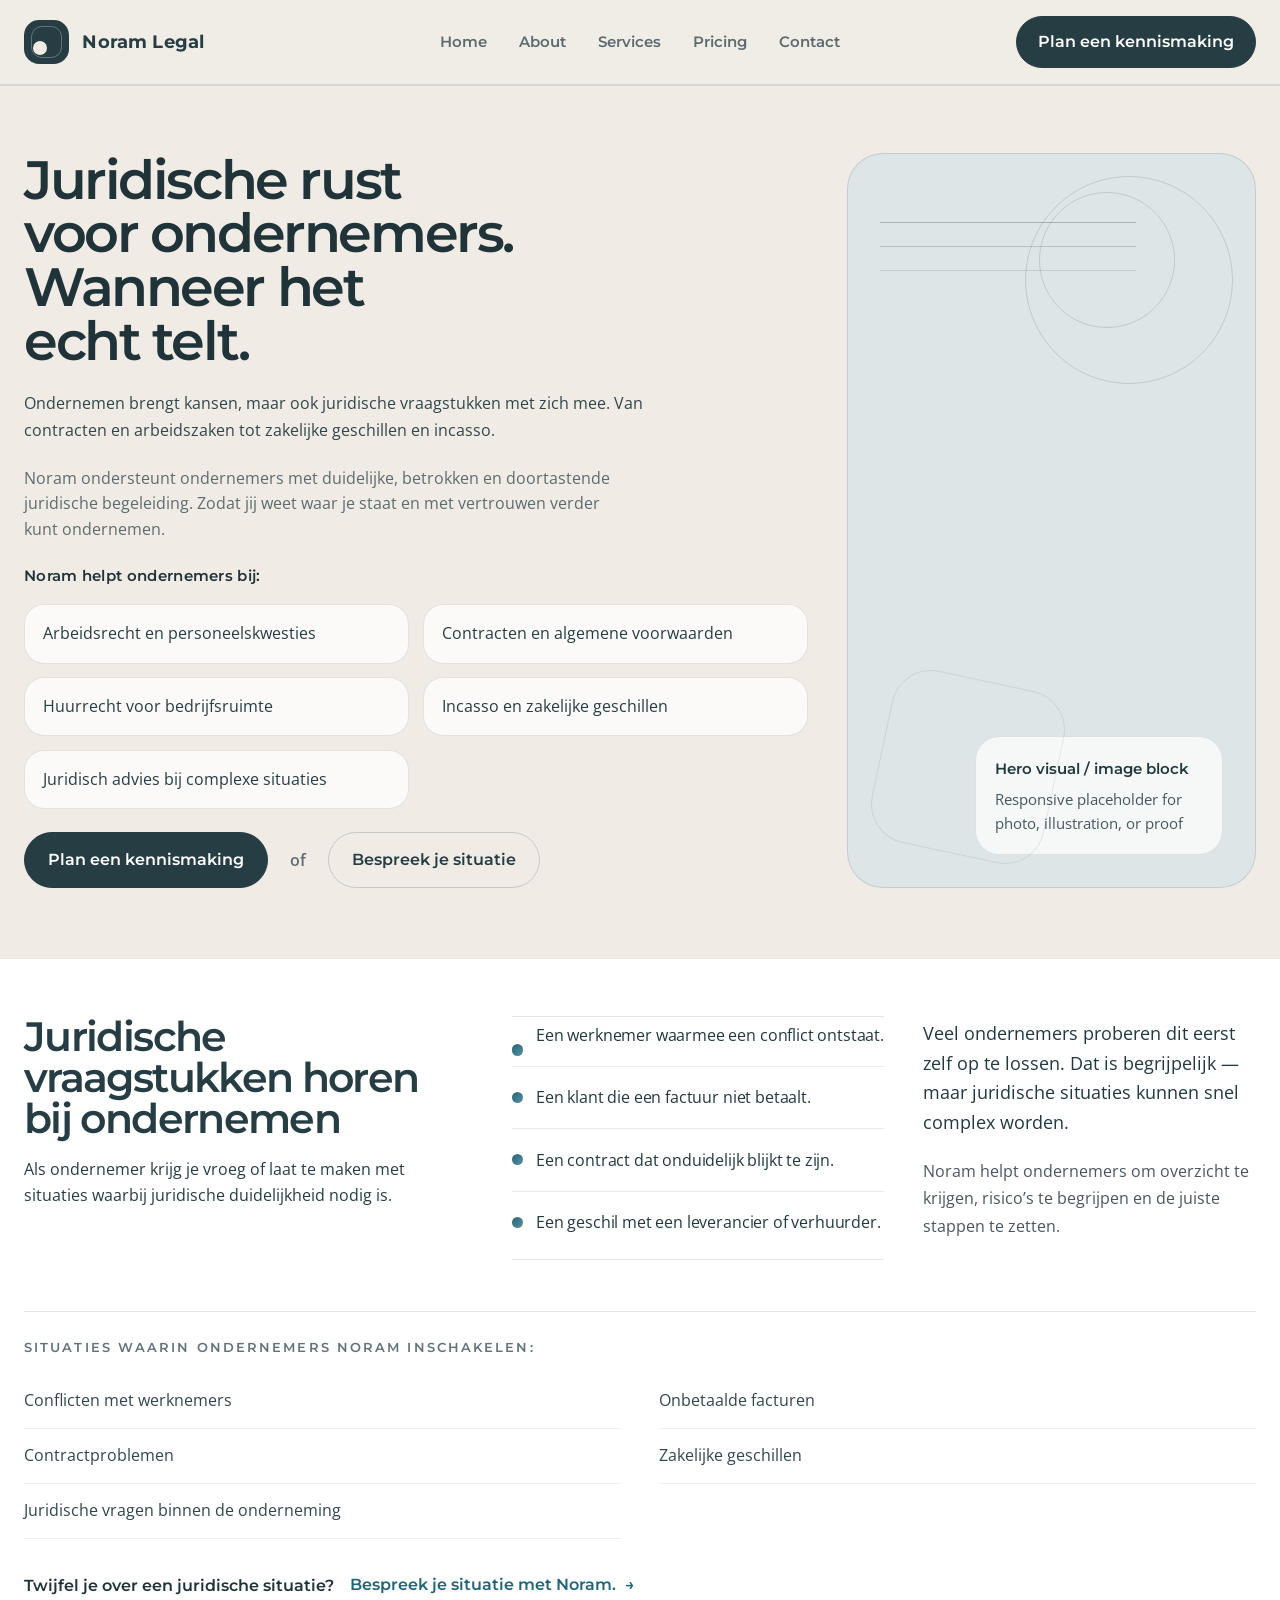
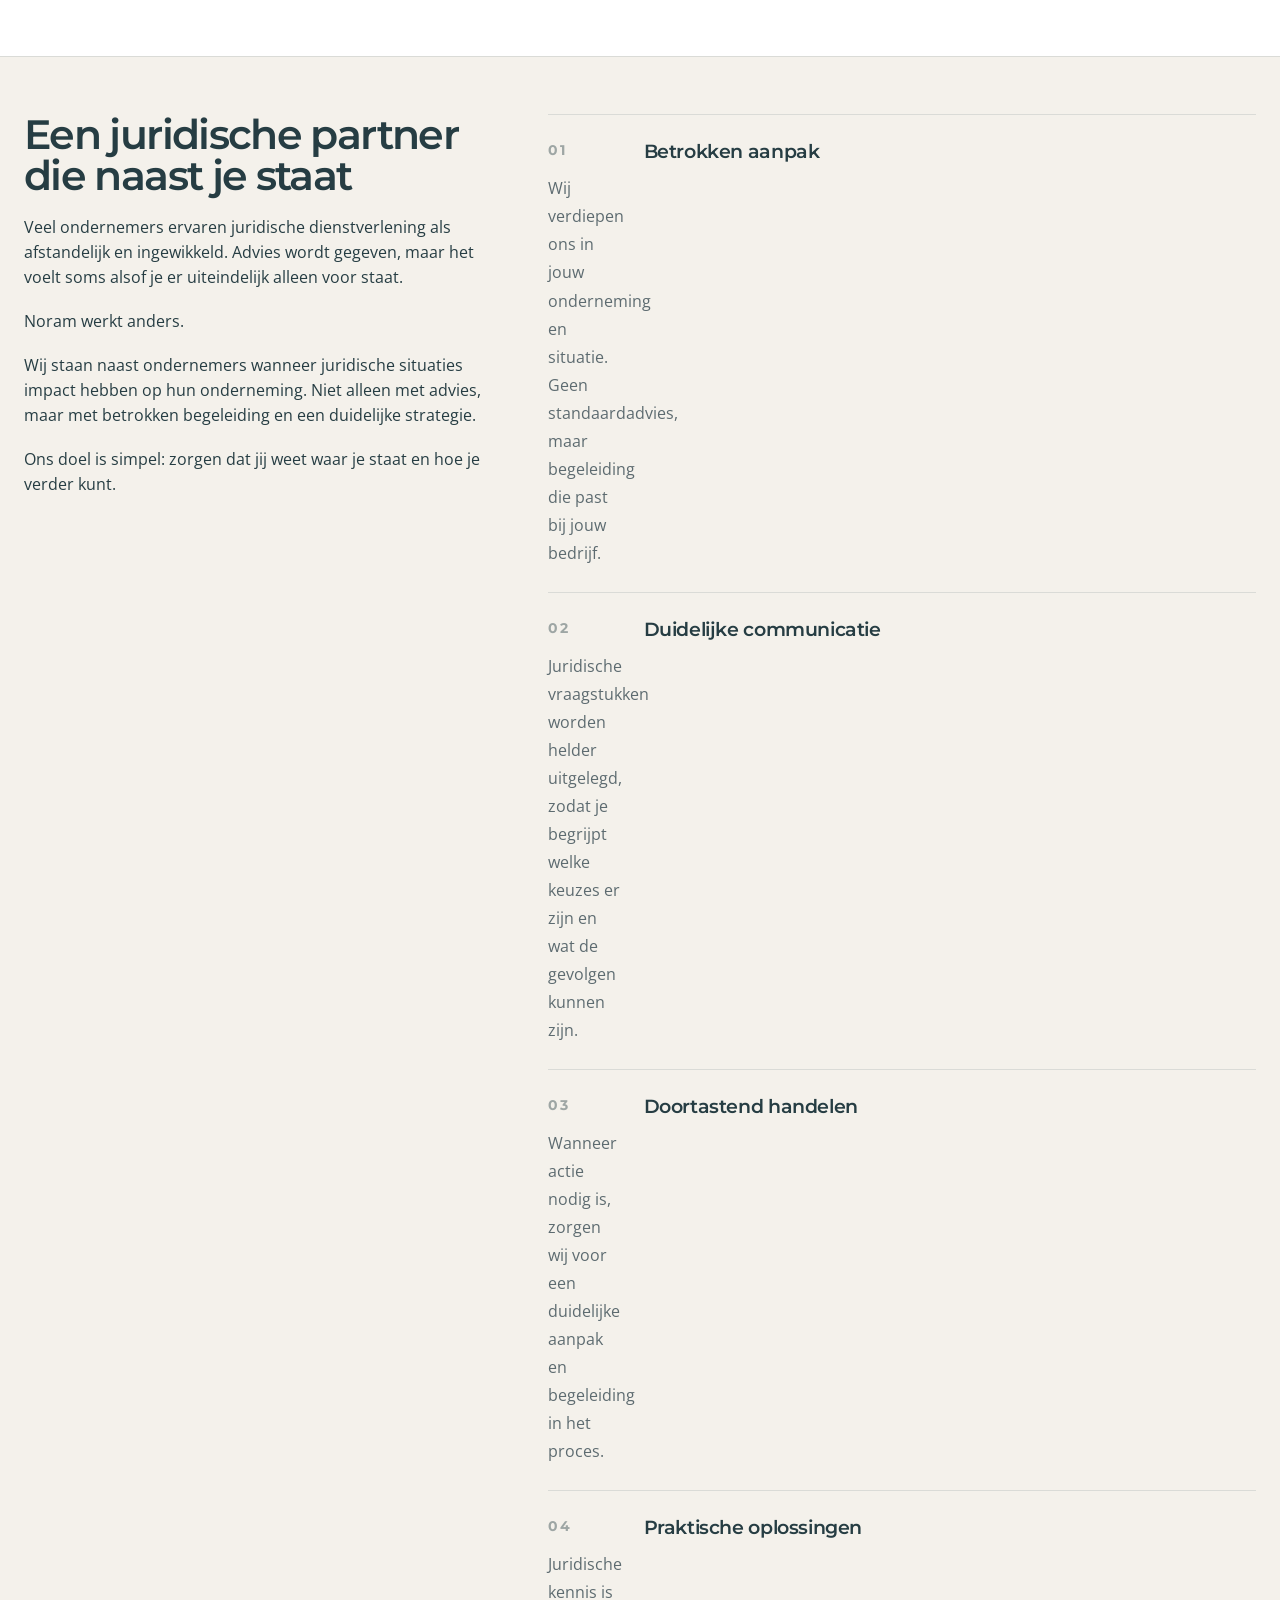
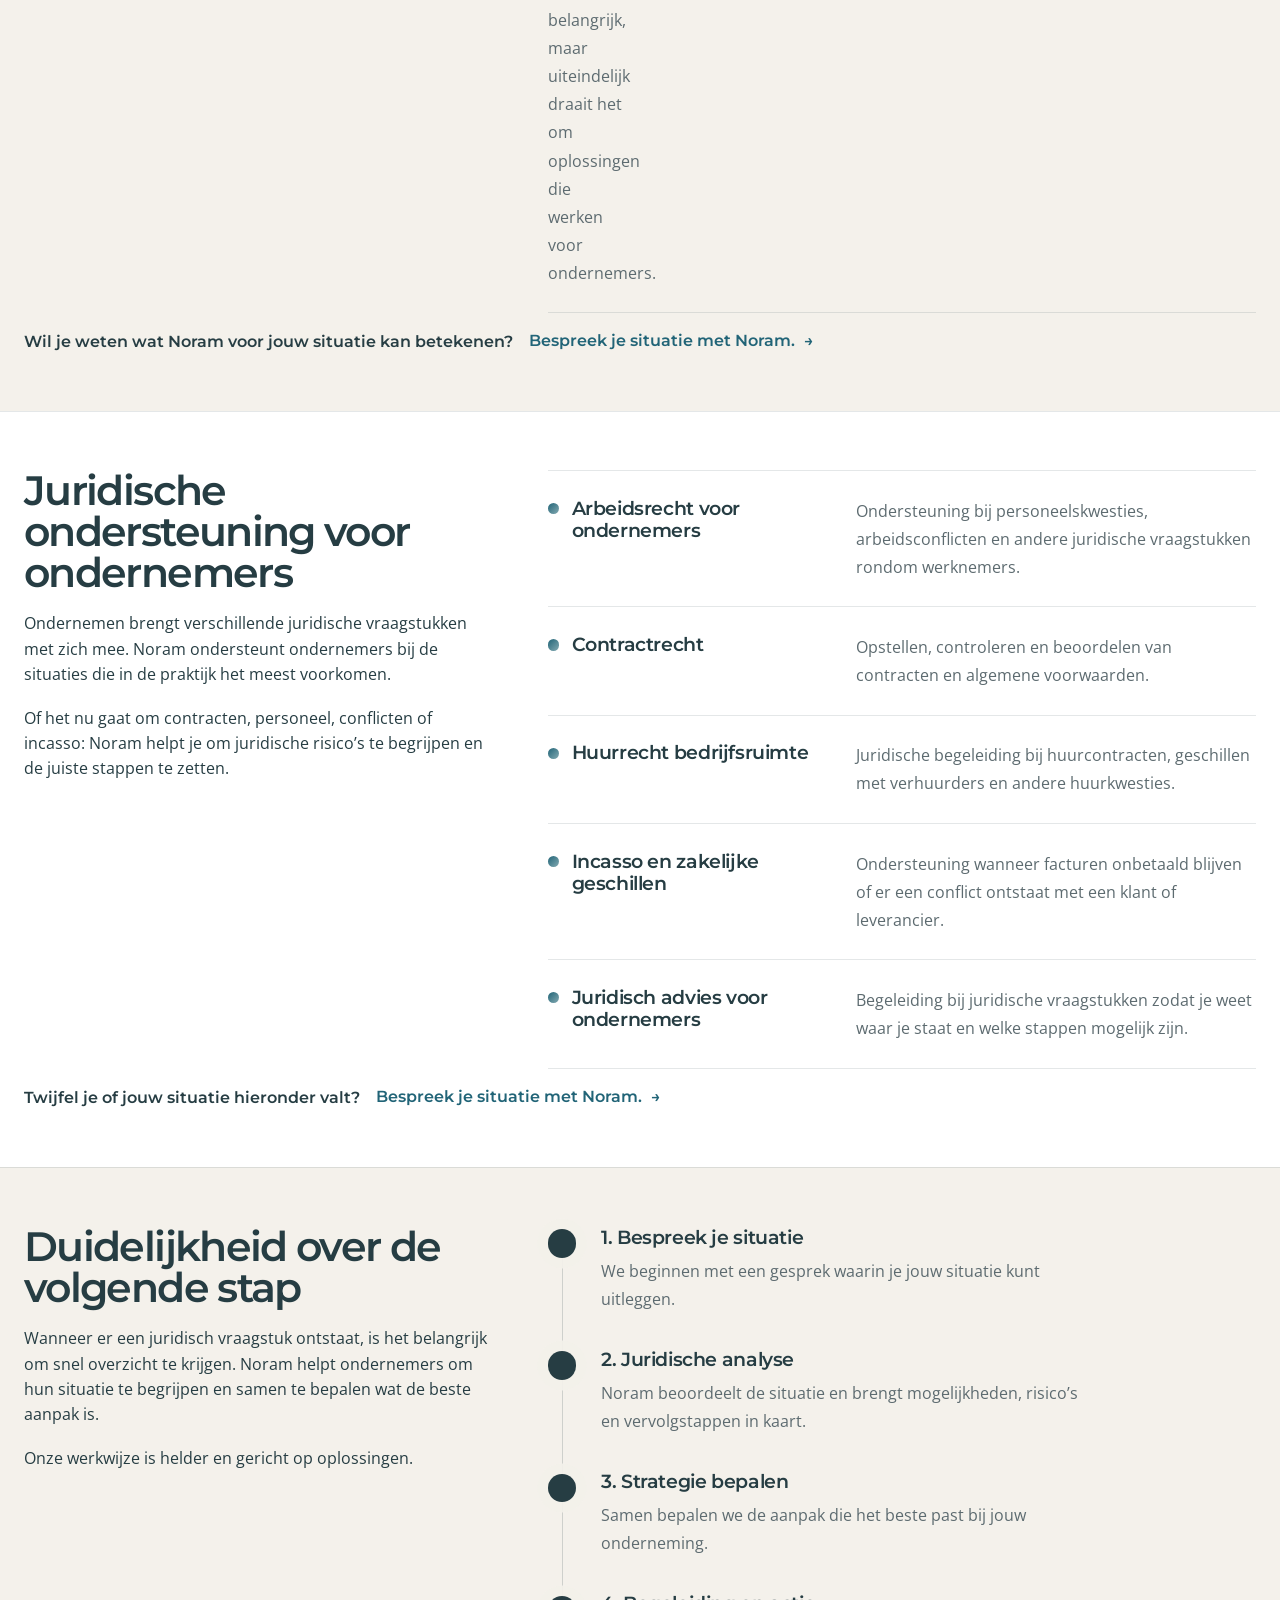
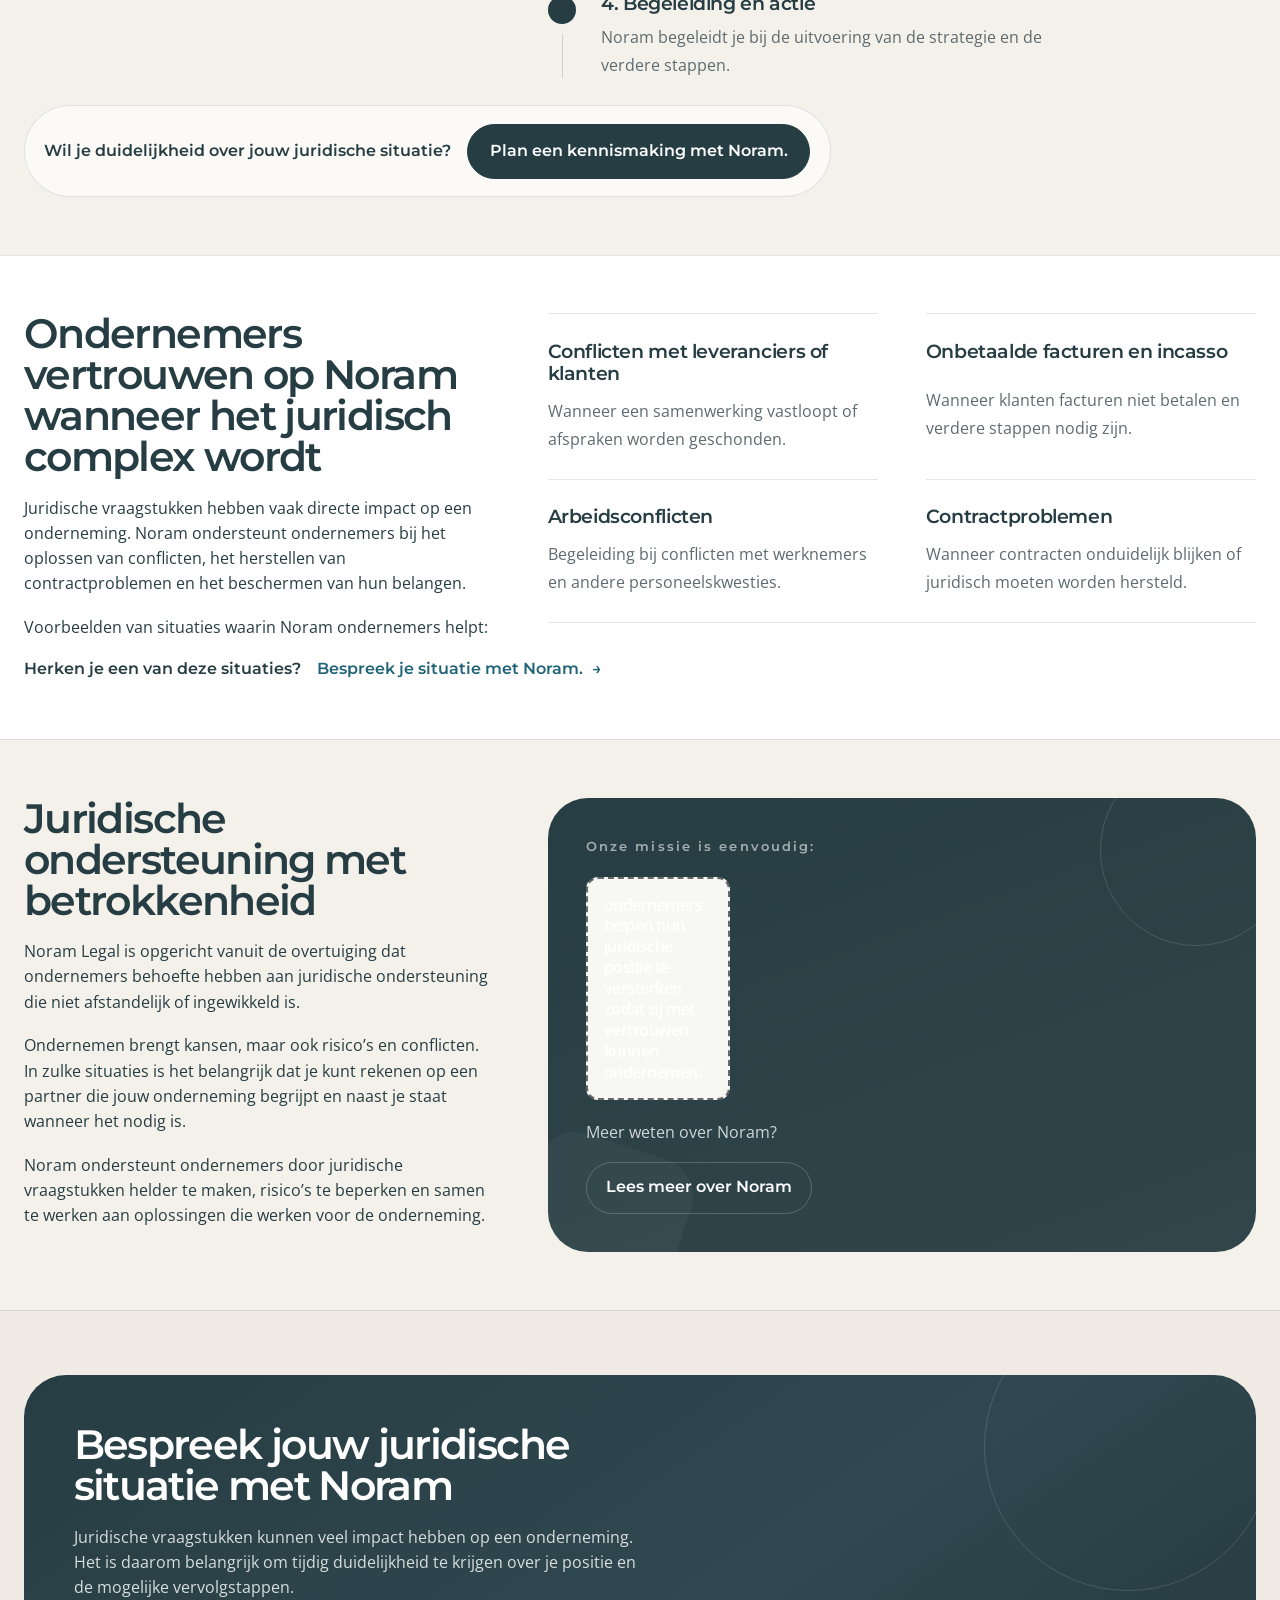
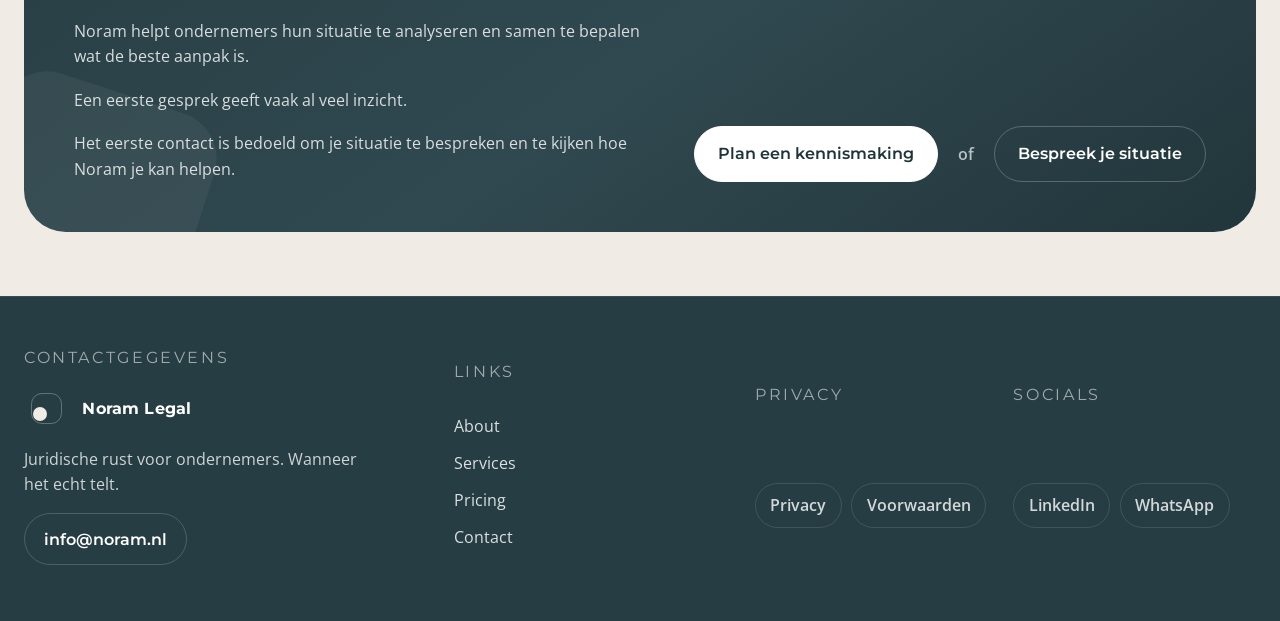
==== commit e7b47d5f: "Redesign homepage and add site wireframe reference" ====
--- a/site/index.html
+++ b/site/index.html
@@ -92,40 +92,42 @@
         </section>
 
         <section
-          class="wireframe-block section section-problem"
+          class="wireframe-block section section-problem home-problem"
           data-section="Probleem herkenning"
         >
-          <div class="section-intro">
-            <h2>Juridische vraagstukken horen bij ondernemen</h2>
-            <p>
-              Als ondernemer krijg je vroeg of laat te maken met situaties
-              waarbij juridische duidelijkheid nodig is.
-            </p>
-          </div>
-
-          <div class="section-grid two-column-grid">
-            <div class="wireframe-card card-stack" data-label="Herkenbare situaties">
-              <p>Een werknemer waarmee een conflict ontstaat.</p>
-              <p>Een klant die een factuur niet betaalt.</p>
-              <p>Een contract dat onduidelijk blijkt te zijn.</p>
-              <p>Een geschil met een leverancier of verhuurder.</p>
-            </div>
-
-            <div class="wireframe-card card-stack" data-label="Uitleg">
-              <p>
-                Veel ondernemers proberen dit eerst zelf op te lossen. Dat is
-                begrijpelijk — maar juridische situaties kunnen snel complex
-                worden.
-              </p>
-
-              <p>
-                Noram helpt ondernemers om overzicht te krijgen, risico’s te
-                begrijpen en de juiste stappen te zetten.
-              </p>
-            </div>
-          </div>
-
-          <div class="wireframe-card card-stack" data-label="Situaties">
+          <div class="problem-shell">
+            <div class="section-intro problem-intro">
+              <h2>Juridische vraagstukken horen bij ondernemen</h2>
+              <p>
+                Als ondernemer krijg je vroeg of laat te maken met situaties
+                waarbij juridische duidelijkheid nodig is.
+              </p>
+            </div>
+
+            <div class="problem-grid">
+              <div class="problem-examples">
+                <p>Een werknemer waarmee een conflict ontstaat.</p>
+                <p>Een klant die een factuur niet betaalt.</p>
+                <p>Een contract dat onduidelijk blijkt te zijn.</p>
+                <p>Een geschil met een leverancier of verhuurder.</p>
+              </div>
+
+              <div class="problem-explainer">
+                <p>
+                  Veel ondernemers proberen dit eerst zelf op te lossen. Dat is
+                  begrijpelijk — maar juridische situaties kunnen snel complex
+                  worden.
+                </p>
+
+                <p>
+                  Noram helpt ondernemers om overzicht te krijgen, risico’s te
+                  begrijpen en de juiste stappen te zetten.
+                </p>
+              </div>
+            </div>
+          </div>
+
+          <div class="problem-summary">
             <p class="card-heading">
               Situaties waarin ondernemers Noram inschakelen:
             </p>
@@ -138,7 +140,7 @@
             </ul>
           </div>
 
-          <div class="inline-cta">
+          <div class="inline-cta problem-cta">
             <p>Twijfel je over een juridische situatie?</p>
             <a
               class="wireframe-button wireframe-button-secondary"
@@ -152,60 +154,62 @@
           class="wireframe-block section section-approach"
           data-section="Noram aanpak"
         >
-          <div class="section-intro">
-            <h2>Een juridische partner die naast je staat</h2>
-            <p>
-              Veel ondernemers ervaren juridische dienstverlening als
-              afstandelijk en ingewikkeld. Advies wordt gegeven, maar het voelt
-              soms alsof je er uiteindelijk alleen voor staat.
-            </p>
-
-            <p>Noram werkt anders.</p>
-
-            <p>
-              Wij staan naast ondernemers wanneer juridische situaties impact
-              hebben op hun onderneming. Niet alleen met advies, maar met
-              betrokken begeleiding en een duidelijke strategie.
-            </p>
-
-            <p>
-              Ons doel is simpel: zorgen dat jij weet waar je staat en hoe je
-              verder kunt.
-            </p>
-          </div>
-
-          <div class="card-grid feature-grid">
-            <article class="wireframe-card card-stack" data-label="Kernpunt">
-              <h3>Betrokken aanpak</h3>
-              <p>
-                Wij verdiepen ons in jouw onderneming en situatie. Geen
-                standaardadvies, maar begeleiding die past bij jouw bedrijf.
-              </p>
-            </article>
-
-            <article class="wireframe-card card-stack" data-label="Kernpunt">
-              <h3>Duidelijke communicatie</h3>
-              <p>
-                Juridische vraagstukken worden helder uitgelegd, zodat je
-                begrijpt welke keuzes er zijn en wat de gevolgen kunnen zijn.
-              </p>
-            </article>
-
-            <article class="wireframe-card card-stack" data-label="Kernpunt">
-              <h3>Doortastend handelen</h3>
-              <p>
-                Wanneer actie nodig is, zorgen wij voor een duidelijke aanpak en
-                begeleiding in het proces.
-              </p>
-            </article>
-
-            <article class="wireframe-card card-stack" data-label="Kernpunt">
-              <h3>Praktische oplossingen</h3>
-              <p>
-                Juridische kennis is belangrijk, maar uiteindelijk draait het om
-                oplossingen die werken voor ondernemers.
-              </p>
-            </article>
+          <div class="approach-shell">
+            <div class="section-intro approach-intro">
+              <h2>Een juridische partner die naast je staat</h2>
+              <p>
+                Veel ondernemers ervaren juridische dienstverlening als
+                afstandelijk en ingewikkeld. Advies wordt gegeven, maar het voelt
+                soms alsof je er uiteindelijk alleen voor staat.
+              </p>
+
+              <p>Noram werkt anders.</p>
+
+              <p>
+                Wij staan naast ondernemers wanneer juridische situaties impact
+                hebben op hun onderneming. Niet alleen met advies, maar met
+                betrokken begeleiding en een duidelijke strategie.
+              </p>
+
+              <p>
+                Ons doel is simpel: zorgen dat jij weet waar je staat en hoe je
+                verder kunt.
+              </p>
+            </div>
+
+            <div class="approach-principles">
+              <article class="approach-principle">
+                <h3>Betrokken aanpak</h3>
+                <p>
+                  Wij verdiepen ons in jouw onderneming en situatie. Geen
+                  standaardadvies, maar begeleiding die past bij jouw bedrijf.
+                </p>
+              </article>
+
+              <article class="approach-principle">
+                <h3>Duidelijke communicatie</h3>
+                <p>
+                  Juridische vraagstukken worden helder uitgelegd, zodat je
+                  begrijpt welke keuzes er zijn en wat de gevolgen kunnen zijn.
+                </p>
+              </article>
+
+              <article class="approach-principle">
+                <h3>Doortastend handelen</h3>
+                <p>
+                  Wanneer actie nodig is, zorgen wij voor een duidelijke aanpak en
+                  begeleiding in het proces.
+                </p>
+              </article>
+
+              <article class="approach-principle">
+                <h3>Praktische oplossingen</h3>
+                <p>
+                  Juridische kennis is belangrijk, maar uiteindelijk draait het om
+                  oplossingen die werken voor ondernemers.
+                </p>
+              </article>
+            </div>
           </div>
 
           <div class="inline-cta">
@@ -222,61 +226,63 @@
           class="wireframe-block section section-services"
           data-section="Diensten overzicht"
         >
-          <div class="section-intro">
-            <h2>Juridische ondersteuning voor ondernemers</h2>
-            <p>
-              Ondernemen brengt verschillende juridische vraagstukken met zich
-              mee. Noram ondersteunt ondernemers bij de situaties die in de
-              praktijk het meest voorkomen.
-            </p>
-
-            <p>
-              Of het nu gaat om contracten, personeel, conflicten of incasso:
-              Noram helpt je om juridische risico’s te begrijpen en de juiste
-              stappen te zetten.
-            </p>
-          </div>
-
-          <div class="card-grid service-grid">
-            <article class="wireframe-card card-stack" data-label="Dienst">
-              <h3>Arbeidsrecht voor ondernemers</h3>
-              <p>
-                Ondersteuning bij personeelskwesties, arbeidsconflicten en
-                andere juridische vraagstukken rondom werknemers.
-              </p>
-            </article>
-
-            <article class="wireframe-card card-stack" data-label="Dienst">
-              <h3>Contractrecht</h3>
-              <p>
-                Opstellen, controleren en beoordelen van contracten en algemene
-                voorwaarden.
-              </p>
-            </article>
-
-            <article class="wireframe-card card-stack" data-label="Dienst">
-              <h3>Huurrecht bedrijfsruimte</h3>
-              <p>
-                Juridische begeleiding bij huurcontracten, geschillen met
-                verhuurders en andere huurkwesties.
-              </p>
-            </article>
-
-            <article class="wireframe-card card-stack" data-label="Dienst">
-              <h3>Incasso en zakelijke geschillen</h3>
-              <p>
-                Ondersteuning wanneer facturen onbetaald blijven of er een
-                conflict ontstaat met een klant of leverancier.
-              </p>
-            </article>
-
-            <article class="wireframe-card card-stack" data-label="Dienst">
-              <h3>Juridisch advies voor ondernemers</h3>
-              <p>
-                Begeleiding bij juridische vraagstukken zodat je weet waar je
-                staat en welke stappen mogelijk zijn.
-              </p>
-            </article>
+          <div class="services-shell">
+            <div class="section-intro services-intro">
+              <h2>Juridische ondersteuning voor ondernemers</h2>
+              <p>
+                Ondernemen brengt verschillende juridische vraagstukken met zich
+                mee. Noram ondersteunt ondernemers bij de situaties die in de
+                praktijk het meest voorkomen.
+              </p>
+
+              <p>
+                Of het nu gaat om contracten, personeel, conflicten of incasso:
+                Noram helpt je om juridische risico’s te begrijpen en de juiste
+                stappen te zetten.
+              </p>
+            </div>
+
+            <div class="service-list">
+              <article class="service-entry">
+                <h3>Arbeidsrecht voor ondernemers</h3>
+                <p>
+                  Ondersteuning bij personeelskwesties, arbeidsconflicten en
+                  andere juridische vraagstukken rondom werknemers.
+                </p>
+              </article>
+
+              <article class="service-entry">
+                <h3>Contractrecht</h3>
+                <p>
+                  Opstellen, controleren en beoordelen van contracten en algemene
+                  voorwaarden.
+                </p>
+              </article>
+
+              <article class="service-entry">
+                <h3>Huurrecht bedrijfsruimte</h3>
+                <p>
+                  Juridische begeleiding bij huurcontracten, geschillen met
+                  verhuurders en andere huurkwesties.
+                </p>
+              </article>
+
+              <article class="service-entry">
+                <h3>Incasso en zakelijke geschillen</h3>
+                <p>
+                  Ondersteuning wanneer facturen onbetaald blijven of er een
+                  conflict ontstaat met een klant of leverancier.
+                </p>
+              </article>
+
+              <article class="service-entry">
+                <h3>Juridisch advies voor ondernemers</h3>
+                <p>
+                  Begeleiding bij juridische vraagstukken zodat je weet waar je
+                  staat en welke stappen mogelijk zijn.
+                </p>
+              </article>
+            </div>
           </div>
 
           <div class="inline-cta">
@@ -293,49 +299,59 @@
           class="wireframe-block section section-process"
           data-section="Werkwijze"
         >
-          <div class="section-intro">
-            <h2>Duidelijkheid over de volgende stap</h2>
-            <p>
-              Wanneer er een juridisch vraagstuk ontstaat, is het belangrijk om
-              snel overzicht te krijgen. Noram helpt ondernemers om hun situatie
-              te begrijpen en samen te bepalen wat de beste aanpak is.
-            </p>
-
-            <p>Onze werkwijze is helder en gericht op oplossingen.</p>
-          </div>
-
-          <div class="card-grid steps-grid">
-            <article class="wireframe-card card-stack step-card" data-label="Stap 1">
-              <h3>1. Bespreek je situatie</h3>
-              <p>
-                We beginnen met een gesprek waarin je jouw situatie kunt
-                uitleggen.
-              </p>
-            </article>
-
-            <article class="wireframe-card card-stack step-card" data-label="Stap 2">
-              <h3>2. Juridische analyse</h3>
-              <p>
-                Noram beoordeelt de situatie en brengt mogelijkheden, risico’s
-                en vervolgstappen in kaart.
-              </p>
-            </article>
-
-            <article class="wireframe-card card-stack step-card" data-label="Stap 3">
-              <h3>3. Strategie bepalen</h3>
-              <p>
-                Samen bepalen we de aanpak die het beste past bij jouw
-                onderneming.
-              </p>
-            </article>
-
-            <article class="wireframe-card card-stack step-card" data-label="Stap 4">
-              <h3>4. Begeleiding en actie</h3>
-              <p>
-                Noram begeleidt je bij de uitvoering van de strategie en de
-                verdere stappen.
-              </p>
-            </article>
+          <div class="process-shell">
+            <div class="section-intro process-intro">
+              <h2>Duidelijkheid over de volgende stap</h2>
+              <p>
+                Wanneer er een juridisch vraagstuk ontstaat, is het belangrijk om
+                snel overzicht te krijgen. Noram helpt ondernemers om hun situatie
+                te begrijpen en samen te bepalen wat de beste aanpak is.
+              </p>
+
+              <p>Onze werkwijze is helder en gericht op oplossingen.</p>
+            </div>
+
+            <ol class="process-list">
+              <li class="process-step">
+                <div class="process-copy">
+                  <h3>1. Bespreek je situatie</h3>
+                  <p>
+                    We beginnen met een gesprek waarin je jouw situatie kunt
+                    uitleggen.
+                  </p>
+                </div>
+              </li>
+
+              <li class="process-step">
+                <div class="process-copy">
+                  <h3>2. Juridische analyse</h3>
+                  <p>
+                    Noram beoordeelt de situatie en brengt mogelijkheden, risico’s
+                    en vervolgstappen in kaart.
+                  </p>
+                </div>
+              </li>
+
+              <li class="process-step">
+                <div class="process-copy">
+                  <h3>3. Strategie bepalen</h3>
+                  <p>
+                    Samen bepalen we de aanpak die het beste past bij jouw
+                    onderneming.
+                  </p>
+                </div>
+              </li>
+
+              <li class="process-step">
+                <div class="process-copy">
+                  <h3>4. Begeleiding en actie</h3>
+                  <p>
+                    Noram begeleidt je bij de uitvoering van de strategie en de
+                    verdere stappen.
+                  </p>
+                </div>
+              </li>
+            </ol>
           </div>
 
           <div class="inline-cta">
@@ -350,53 +366,55 @@
           class="wireframe-block section section-proof"
           data-section="Cases en bewijs"
         >
-          <div class="section-intro">
-            <h2>
-              Ondernemers vertrouwen op Noram wanneer het juridisch complex
-              wordt
-            </h2>
-            <p>
-              Juridische vraagstukken hebben vaak directe impact op een
-              onderneming. Noram ondersteunt ondernemers bij het oplossen van
-              conflicten, het herstellen van contractproblemen en het beschermen
-              van hun belangen.
-            </p>
-
-            <p>Voorbeelden van situaties waarin Noram ondernemers helpt:</p>
-          </div>
-
-          <div class="card-grid proof-grid">
-            <article class="wireframe-card card-stack" data-label="Voorbeeld">
-              <h3>Conflicten met leveranciers of klanten</h3>
-              <p>
-                Wanneer een samenwerking vastloopt of afspraken worden
-                geschonden.
-              </p>
-            </article>
-
-            <article class="wireframe-card card-stack" data-label="Voorbeeld">
-              <h3>Onbetaalde facturen en incasso</h3>
-              <p>
-                Wanneer klanten facturen niet betalen en verdere stappen nodig
-                zijn.
-              </p>
-            </article>
-
-            <article class="wireframe-card card-stack" data-label="Voorbeeld">
-              <h3>Arbeidsconflicten</h3>
-              <p>
-                Begeleiding bij conflicten met werknemers en andere
-                personeelskwesties.
-              </p>
-            </article>
-
-            <article class="wireframe-card card-stack" data-label="Voorbeeld">
-              <h3>Contractproblemen</h3>
-              <p>
-                Wanneer contracten onduidelijk blijken of juridisch moeten
-                worden hersteld.
-              </p>
-            </article>
+          <div class="proof-shell">
+            <div class="section-intro proof-intro">
+              <h2>
+                Ondernemers vertrouwen op Noram wanneer het juridisch complex
+                wordt
+              </h2>
+              <p>
+                Juridische vraagstukken hebben vaak directe impact op een
+                onderneming. Noram ondersteunt ondernemers bij het oplossen van
+                conflicten, het herstellen van contractproblemen en het beschermen
+                van hun belangen.
+              </p>
+
+              <p>Voorbeelden van situaties waarin Noram ondernemers helpt:</p>
+            </div>
+
+            <div class="proof-list">
+              <article class="proof-item">
+                <h3>Conflicten met leveranciers of klanten</h3>
+                <p>
+                  Wanneer een samenwerking vastloopt of afspraken worden
+                  geschonden.
+                </p>
+              </article>
+
+              <article class="proof-item">
+                <h3>Onbetaalde facturen en incasso</h3>
+                <p>
+                  Wanneer klanten facturen niet betalen en verdere stappen nodig
+                  zijn.
+                </p>
+              </article>
+
+              <article class="proof-item">
+                <h3>Arbeidsconflicten</h3>
+                <p>
+                  Begeleiding bij conflicten met werknemers en andere
+                  personeelskwesties.
+                </p>
+              </article>
+
+              <article class="proof-item">
+                <h3>Contractproblemen</h3>
+                <p>
+                  Wanneer contracten onduidelijk blijken of juridisch moeten
+                  worden hersteld.
+                </p>
+              </article>
+            </div>
           </div>
 
           <div class="inline-cta">
@@ -413,8 +431,8 @@
           class="wireframe-block section section-about"
           data-section="Over Noram"
         >
-          <div class="section-grid two-column-grid">
-            <div class="section-intro">
+          <div class="about-shell">
+            <div class="section-intro about-intro">
               <h2>Juridische ondersteuning met betrokkenheid</h2>
               <p>
                 Noram Legal is opgericht vanuit de overtuiging dat ondernemers
@@ -436,15 +454,17 @@
               </p>
             </div>
 
-            <div class="wireframe-card card-stack" data-label="Missie">
+            <div class="about-aside">
               <p class="card-heading">Onze missie is eenvoudig:</p>
               <p class="mission-copy">
                 ondernemers helpen hun juridische positie te versterken zodat
                 zij met vertrouwen kunnen ondernemen.
               </p>
 
-              <p>Meer weten over Noram?</p>
-              <a class="wireframe-link" href="about.html">Lees meer over Noram</a>
+              <div class="about-link-group">
+                <p>Meer weten over Noram?</p>
+                <a class="wireframe-link" href="about.html">Lees meer over Noram</a>
+              </div>
             </div>
           </div>
         </section>
@@ -454,35 +474,37 @@
           class="wireframe-block section section-final-cta"
           data-section="Final CTA"
         >
-          <div class="section-intro">
-            <h2>Bespreek jouw juridische situatie met Noram</h2>
-            <p>
-              Juridische vraagstukken kunnen veel impact hebben op een
-              onderneming. Het is daarom belangrijk om tijdig duidelijkheid te
-              krijgen over je positie en de mogelijke vervolgstappen.
-            </p>
-
-            <p>
-              Noram helpt ondernemers hun situatie te analyseren en samen te
-              bepalen wat de beste aanpak is.
-            </p>
-
-            <p>Een eerste gesprek geeft vaak al veel inzicht.</p>
-
-            <p>
-              Het eerste contact is bedoeld om je situatie te bespreken en te
-              kijken hoe Noram je kan helpen.
-            </p>
-          </div>
-
-          <div class="cta-group cta-group-wide">
-            <a class="wireframe-button" href="contact.html">Plan een kennismaking</a>
-            <span class="cta-divider">of</span>
-            <a
-              class="wireframe-button wireframe-button-secondary"
-              href="contact.html"
-              >Bespreek je situatie</a
-            >
+          <div class="final-cta-panel">
+            <div class="section-intro final-cta-intro">
+              <h2>Bespreek jouw juridische situatie met Noram</h2>
+              <p>
+                Juridische vraagstukken kunnen veel impact hebben op een
+                onderneming. Het is daarom belangrijk om tijdig duidelijkheid te
+                krijgen over je positie en de mogelijke vervolgstappen.
+              </p>
+
+              <p>
+                Noram helpt ondernemers hun situatie te analyseren en samen te
+                bepalen wat de beste aanpak is.
+              </p>
+
+              <p>Een eerste gesprek geeft vaak al veel inzicht.</p>
+
+              <p>
+                Het eerste contact is bedoeld om je situatie te bespreken en te
+                kijken hoe Noram je kan helpen.
+              </p>
+            </div>
+
+            <div class="cta-group cta-group-wide final-cta-actions">
+              <a class="wireframe-button" href="contact.html">Plan een kennismaking</a>
+              <span class="cta-divider">of</span>
+              <a
+                class="wireframe-button wireframe-button-secondary"
+                href="contact.html"
+                >Bespreek je situatie</a
+              >
+            </div>
           </div>
         </section>
       </main>
--- a/site/assets/css/styles.css
+++ b/site/assets/css/styles.css
@@ -446,6 +446,8 @@
   --home-ink: #263d43;
   --home-muted: #5d6b70;
   --home-border: rgba(38, 61, 67, 0.12);
+  --home-accent: #216477;
+  --home-accent-soft: rgba(33, 100, 119, 0.14);
   --home-bg-base: #ffffff;
   --home-bg-soft: #f4f1eb;
   --home-bg-hero: #f0ece5;
@@ -881,6 +883,142 @@
   letter-spacing: -0.02em;
 }
 
+.home-page .problem-intro {
+  max-width: 38rem;
+}
+
+.home-page .problem-grid {
+  align-items: start;
+  gap: clamp(2.5rem, 5vw, 5rem);
+}
+
+.home-page .problem-card {
+  min-height: 100%;
+  padding: 1.75rem;
+}
+
+.home-page .problem-examples {
+  background: #f4f1eb;
+}
+
+.home-page .problem-examples p {
+  padding: 1.25rem 0;
+  color: #21383f;
+  font-size: clamp(1.06rem, 1.2vw, 1.18rem);
+  line-height: 1.52;
+  letter-spacing: -0.01em;
+}
+
+.home-page .problem-examples p:first-child {
+  padding-top: 0;
+  border-top: 0;
+}
+
+.home-page .problem-examples p + p {
+  border-top: 1px solid rgba(38, 61, 67, 0.1);
+}
+
+.home-page .problem-explainer {
+  gap: 1.35rem;
+  max-width: 31rem;
+  padding-top: 0.15rem;
+}
+
+.home-page .problem-explainer p {
+  max-width: 31rem;
+}
+
+.home-page .problem-explainer p:first-child {
+  color: #21383f;
+  font-size: clamp(1.1rem, 1.3vw, 1.22rem);
+  line-height: 1.68;
+}
+
+.home-page .problem-explainer p:last-child {
+  color: #4a5560;
+  line-height: 1.7;
+}
+
+.home-page .problem-summary {
+  gap: 1rem;
+  margin-top: clamp(2.5rem, 4vw, 4rem);
+  padding: 1.6rem 0 0;
+  background: transparent;
+  border-top: 1px solid rgba(38, 61, 67, 0.12);
+  border-color: transparent;
+  border-radius: 0;
+}
+
+.home-page .problem-summary .card-heading {
+  color: #1f3338;
+  font-size: 0.84rem;
+  letter-spacing: 0.14em;
+  text-transform: uppercase;
+}
+
+.home-page .problem-summary .list-grid {
+  display: grid;
+  grid-template-columns: repeat(2, minmax(0, 1fr));
+  gap: 0 2.5rem;
+  margin: 0;
+  padding: 0;
+  list-style: none;
+}
+
+.home-page .problem-summary li {
+  padding: 0.95rem 0;
+  border-bottom: 1px solid rgba(38, 61, 67, 0.08);
+  color: #31464b;
+  line-height: 1.45;
+}
+
+.home-page .problem-cta {
+  display: flex;
+  flex-wrap: wrap;
+  align-items: center;
+  gap: 0.8rem;
+  width: fit-content;
+  margin-top: 1.15rem;
+  padding: 0;
+  background: transparent;
+  border-top: 0;
+  border-radius: 0;
+}
+
+.home-page .problem-cta p {
+  color: #1f3338;
+  font-family: "Montserrat", ui-sans-serif, -apple-system, BlinkMacSystemFont,
+    "Segoe UI", sans-serif;
+  font-weight: 600;
+}
+
+.home-page .problem-cta .wireframe-button-secondary {
+  min-height: auto;
+  padding: 0;
+  background: transparent;
+  border: 0;
+  border-radius: 0;
+  color: #216477;
+  box-shadow: none;
+  font-size: 1rem;
+  font-weight: 600;
+  justify-content: flex-start;
+}
+
+.home-page .problem-cta .wireframe-button-secondary:hover {
+  background: transparent;
+  color: #1a4e5c;
+}
+
+.home-page .problem-cta .wireframe-button-secondary::after {
+  content: "\2192";
+  margin-left: 0.55rem;
+  transition: transform 0.2s ease;
+}
+
+.home-page .problem-cta .wireframe-button-secondary:hover::after {
+  transform: translateX(3px);
+}
 .home-page .section p,
 .home-page .section li,
 .home-page .site-footer p,
@@ -898,6 +1036,470 @@
 .home-page .inline-cta .wireframe-button,
 .home-page .inline-cta .wireframe-link {
   border-radius: 999px;
+}
+
+.home-page .problem-shell,
+.home-page .approach-shell,
+.home-page .services-shell,
+.home-page .process-shell,
+.home-page .proof-shell,
+.home-page .about-shell {
+  display: grid;
+  gap: clamp(2rem, 4vw, 4.2rem);
+}
+
+.home-page .problem-intro,
+.home-page .approach-intro,
+.home-page .services-intro,
+.home-page .process-intro,
+.home-page .proof-intro,
+.home-page .about-intro,
+.home-page .final-cta-intro {
+  max-width: 38rem;
+}
+
+.home-page .problem-grid {
+  display: grid;
+  gap: clamp(1.5rem, 3vw, 2.6rem);
+}
+
+.home-page .problem-examples {
+  padding: 0.35rem 0;
+  background: transparent;
+  border-top: 1px solid rgba(38, 61, 67, 0.12);
+  border-bottom: 1px solid rgba(38, 61, 67, 0.12);
+}
+
+.home-page .problem-examples p {
+  position: relative;
+  padding: 1.15rem 0 1.15rem 1.5rem;
+}
+
+.home-page .problem-examples p::before {
+  content: "";
+  position: absolute;
+  top: 1.55rem;
+  left: 0;
+  width: 0.7rem;
+  height: 0.7rem;
+  border-radius: 999px;
+  background: linear-gradient(135deg, var(--home-accent), #5c92a0);
+}
+
+.home-page .problem-examples p:first-child::before {
+  top: 1.35rem;
+}
+
+.home-page .problem-explainer {
+  display: grid;
+  gap: 1.25rem;
+  align-content: start;
+  max-width: none;
+  padding-top: 0.2rem;
+}
+
+.home-page .problem-explainer p:last-child {
+  max-width: 30rem;
+}
+
+.home-page .problem-summary {
+  display: grid;
+  gap: 1rem;
+  margin-top: clamp(2.4rem, 4vw, 3.8rem);
+  padding-top: 1.55rem;
+  border-top: 1px solid rgba(38, 61, 67, 0.12);
+}
+
+.home-page .problem-summary .card-heading {
+  color: rgba(38, 61, 67, 0.72);
+  font-size: 0.82rem;
+  letter-spacing: 0.16em;
+  text-transform: uppercase;
+}
+
+.home-page .problem-summary .list-grid {
+  gap: 0 2.4rem;
+}
+
+.home-page .approach-principles {
+  counter-reset: approach-principle;
+  display: grid;
+  gap: 0;
+}
+
+.home-page .approach-principle {
+  counter-increment: approach-principle;
+  display: grid;
+  gap: 0.75rem 1.25rem;
+  padding: 1.55rem 0;
+  border-top: 1px solid rgba(38, 61, 67, 0.12);
+}
+
+.home-page .approach-principle:last-child {
+  border-bottom: 1px solid rgba(38, 61, 67, 0.12);
+}
+
+.home-page .approach-principle::before {
+  content: counter(approach-principle, decimal-leading-zero);
+  color: rgba(38, 61, 67, 0.42);
+  font-family: "Montserrat", ui-sans-serif, -apple-system, BlinkMacSystemFont,
+    "Segoe UI", sans-serif;
+  font-size: 0.86rem;
+  font-weight: 700;
+  letter-spacing: 0.18em;
+}
+
+.home-page .approach-principle p {
+  max-width: 32rem;
+  color: var(--home-muted);
+  line-height: 1.72;
+}
+
+.home-page .approach-principle:hover,
+.home-page .service-entry:hover,
+.home-page .proof-item:hover {
+  transform: translateX(4px);
+}
+
+.home-page .service-list {
+  display: grid;
+  gap: 0;
+  border-top: 1px solid rgba(38, 61, 67, 0.12);
+}
+
+.home-page .service-entry {
+  position: relative;
+  display: grid;
+  gap: 0.8rem 1.8rem;
+  padding: 1.6rem 0 1.6rem 1.5rem;
+  border-bottom: 1px solid rgba(38, 61, 67, 0.12);
+  transition:
+    transform 0.2s ease,
+    border-color 0.2s ease;
+}
+
+.home-page .service-entry::before {
+  content: "";
+  position: absolute;
+  top: 2rem;
+  left: 0;
+  width: 0.7rem;
+  height: 0.7rem;
+  border-radius: 999px;
+  background: linear-gradient(135deg, var(--home-accent), #84aab2);
+}
+
+.home-page .service-entry p {
+  max-width: 34rem;
+  color: var(--home-muted);
+  line-height: 1.72;
+}
+
+.home-page .process-list {
+  position: relative;
+  display: grid;
+  gap: 1.2rem;
+  margin: 0;
+  padding: 0;
+  list-style: none;
+}
+
+.home-page .process-list::before {
+  content: "";
+  position: absolute;
+  top: 1.1rem;
+  bottom: 1.1rem;
+  left: 0.9rem;
+  width: 1px;
+  background: rgba(38, 61, 67, 0.18);
+}
+
+.home-page .process-step {
+  position: relative;
+  padding-left: 3.35rem;
+}
+
+.home-page .process-step::before {
+  content: "";
+  position: absolute;
+  top: 0.2rem;
+  left: 0;
+  width: 1.8rem;
+  height: 1.8rem;
+  border-radius: 999px;
+  background: #263d43;
+  box-shadow: 0 0 0 0.65rem rgba(244, 241, 235, 0.92);
+}
+
+.home-page .process-copy {
+  display: grid;
+  gap: 0.55rem;
+  padding-bottom: 1rem;
+}
+
+.home-page .process-copy p {
+  max-width: 30rem;
+  color: var(--home-muted);
+  line-height: 1.72;
+}
+
+.home-page .proof-list {
+  display: grid;
+  gap: 0;
+  border-bottom: 1px solid rgba(38, 61, 67, 0.12);
+}
+
+.home-page .proof-item {
+  display: grid;
+  gap: 0.8rem;
+  padding: 1.6rem 0;
+  border-top: 1px solid rgba(38, 61, 67, 0.12);
+  transition: transform 0.2s ease;
+}
+
+.home-page .proof-item p {
+  max-width: 27rem;
+  color: var(--home-muted);
+  line-height: 1.72;
+}
+
+.home-page .about-aside {
+  position: relative;
+  overflow: hidden;
+  display: grid;
+  gap: 1.25rem;
+  padding: clamp(1.8rem, 3vw, 2.5rem);
+  background: linear-gradient(160deg, #263d43, #31464b);
+  border-radius: 40px;
+}
+
+.home-page .about-aside::before {
+  content: "";
+  position: absolute;
+  top: -2.75rem;
+  right: -2.25rem;
+  width: 12rem;
+  height: 12rem;
+  border: 1px solid rgba(255, 255, 255, 0.14);
+  border-radius: 50%;
+}
+
+.home-page .about-aside::after {
+  content: "";
+  position: absolute;
+  left: -1.6rem;
+  bottom: -3.2rem;
+  width: 10rem;
+  height: 10rem;
+  border-radius: 2.4rem;
+  background: rgba(255, 255, 255, 0.04);
+  transform: rotate(18deg);
+}
+
+.home-page .about-aside > * {
+  position: relative;
+  z-index: 1;
+}
+
+.home-page .about-aside .card-heading {
+  color: rgba(255, 255, 255, 0.58);
+  font-size: 0.82rem;
+  letter-spacing: 0.16em;
+}
+
+.home-page .mission-copy {
+  max-width: 16ch;
+  color: #ffffff;
+  font-size: clamp(1.45rem, 2.3vw, 2.1rem);
+  line-height: 1.28;
+  letter-spacing: -0.03em;
+}
+
+.home-page .about-link-group {
+  display: grid;
+  gap: 1rem;
+}
+
+.home-page .about-aside .about-link-group p {
+  color: rgba(255, 255, 255, 0.78);
+}
+
+.home-page .about-aside .wireframe-link {
+  background: transparent;
+  color: #ffffff;
+  border: 1px solid rgba(255, 255, 255, 0.2);
+  border-radius: 999px;
+}
+
+.home-page .about-aside .wireframe-link:hover {
+  background: rgba(255, 255, 255, 0.08);
+}
+
+.home-page .inline-cta {
+  display: flex;
+  flex-wrap: wrap;
+  align-items: center;
+  gap: 0.8rem 1rem;
+  padding-top: 1rem;
+}
+
+.home-page .inline-cta p {
+  font-family: "Montserrat", ui-sans-serif, -apple-system, BlinkMacSystemFont,
+    "Segoe UI", sans-serif;
+  font-weight: 600;
+}
+
+.home-page .problem-cta .wireframe-button-secondary,
+.home-page .section-approach .inline-cta .wireframe-button-secondary,
+.home-page .section-services .inline-cta .wireframe-button-secondary,
+.home-page .section-proof .inline-cta .wireframe-button-secondary {
+  min-height: auto;
+  padding: 0;
+  background: transparent;
+  border: 0;
+  border-radius: 0;
+  color: var(--home-accent);
+  box-shadow: none;
+  font-size: 1rem;
+  font-weight: 600;
+  justify-content: flex-start;
+}
+
+.home-page .problem-cta .wireframe-button-secondary::after,
+.home-page .section-approach .inline-cta .wireframe-button-secondary::after,
+.home-page .section-services .inline-cta .wireframe-button-secondary::after,
+.home-page .section-proof .inline-cta .wireframe-button-secondary::after {
+  content: "\2192";
+  margin-left: 0.55rem;
+  transition: transform 0.2s ease;
+}
+
+.home-page .problem-cta .wireframe-button-secondary:hover,
+.home-page .section-approach .inline-cta .wireframe-button-secondary:hover,
+.home-page .section-services .inline-cta .wireframe-button-secondary:hover,
+.home-page .section-proof .inline-cta .wireframe-button-secondary:hover {
+  background: transparent;
+  color: #1a4e5c;
+}
+
+.home-page .problem-cta .wireframe-button-secondary:hover::after,
+.home-page .section-approach .inline-cta .wireframe-button-secondary:hover::after,
+.home-page .section-services .inline-cta .wireframe-button-secondary:hover::after,
+.home-page .section-proof .inline-cta .wireframe-button-secondary:hover::after {
+  transform: translateX(3px);
+}
+
+.home-page .section-process .inline-cta {
+  width: fit-content;
+  margin-top: 0.6rem;
+  padding: 1.1rem 1.2rem;
+  background: rgba(255, 255, 255, 0.62);
+  border: 1px solid rgba(38, 61, 67, 0.12);
+  border-radius: 999px;
+}
+
+.home-page .section-process .inline-cta .wireframe-button {
+  min-height: 3.3rem;
+  padding: 0.88rem 1.35rem;
+  background: #263d43;
+  color: #ffffff;
+  border: 1px solid #263d43;
+  border-radius: 999px;
+}
+
+.home-page .section-process .inline-cta .wireframe-button:hover {
+  background: #1f3237;
+  color: #ffffff;
+}
+
+.home-page .section-final-cta {
+  padding-top: clamp(3rem, 5vw, 5rem);
+  padding-bottom: clamp(3rem, 5vw, 5rem);
+}
+
+.home-page .final-cta-panel {
+  position: relative;
+  overflow: hidden;
+  display: grid;
+  gap: clamp(1.8rem, 4vw, 3.2rem);
+  padding: clamp(2rem, 4vw, 3.1rem);
+  background: linear-gradient(145deg, #263d43, #30484f 55%, #21363b);
+  border-radius: 42px;
+}
+
+.home-page .final-cta-panel::before {
+  content: "";
+  position: absolute;
+  top: -4.5rem;
+  right: -1rem;
+  width: 18rem;
+  height: 18rem;
+  border: 1px solid rgba(255, 255, 255, 0.14);
+  border-radius: 50%;
+}
+
+.home-page .final-cta-panel::after {
+  content: "";
+  position: absolute;
+  left: -3rem;
+  bottom: -5rem;
+  width: 14rem;
+  height: 14rem;
+  border-radius: 3rem;
+  background: rgba(255, 255, 255, 0.05);
+  transform: rotate(18deg);
+}
+
+.home-page .final-cta-panel > * {
+  position: relative;
+  z-index: 1;
+}
+
+.home-page .final-cta-intro h2,
+.home-page .final-cta-intro p {
+  color: #ffffff;
+}
+
+.home-page .final-cta-intro p {
+  color: rgba(255, 255, 255, 0.82);
+}
+
+.home-page .final-cta-actions {
+  align-items: center;
+  gap: 0.9rem;
+  margin-top: 0;
+}
+
+.home-page .final-cta-actions .cta-divider {
+  color: rgba(255, 255, 255, 0.68);
+}
+
+.home-page .final-cta-actions .wireframe-button {
+  min-height: 3.45rem;
+  padding: 0.9rem 1.45rem;
+  border-radius: 999px;
+}
+
+.home-page .final-cta-actions .wireframe-button:first-child {
+  background: #ffffff;
+  color: #1f3338;
+  border: 1px solid #ffffff;
+}
+
+.home-page .final-cta-actions .wireframe-button:first-child:hover {
+  background: #f0ece5;
+  color: #1f3338;
+}
+
+.home-page .final-cta-actions .wireframe-button-secondary {
+  background: transparent;
+  color: #ffffff;
+  border: 1px solid rgba(255, 255, 255, 0.24);
+}
+
+.home-page .final-cta-actions .wireframe-button-secondary:hover {
+  background: rgba(255, 255, 255, 0.1);
+  color: #ffffff;
 }
 
 .home-page .home-footer {
@@ -1041,8 +1643,32 @@
     grid-template-columns: 1fr;
   }
 
+  .home-page .problem-summary .list-grid {
+    grid-template-columns: 1fr;
+  }
+
+  .home-page .section-process .inline-cta {
+    width: 100%;
+    padding: 1.25rem;
+    border-radius: 30px;
+  }
+
+  .home-page .section-process .inline-cta .wireframe-button {
+    width: 100%;
+    justify-content: center;
+  }
+
   .home-page .hero-visual {
     min-height: 420px;
+  }
+
+  .home-page .about-aside,
+  .home-page .final-cta-panel {
+    border-radius: 32px;
+  }
+
+  .home-page .final-cta-actions {
+    align-items: stretch;
   }
 
 }
@@ -1071,6 +1697,40 @@
     align-items: center;
   }
 
+  .home-page .problem-shell,
+  .home-page .approach-shell,
+  .home-page .services-shell,
+  .home-page .process-shell,
+  .home-page .proof-shell,
+  .home-page .about-shell {
+    grid-template-columns: minmax(0, 0.8fr) minmax(0, 1.2fr);
+    align-items: start;
+  }
+
+  .home-page .problem-grid {
+    grid-template-columns: minmax(0, 0.95fr) minmax(0, 0.85fr);
+  }
+
+  .home-page .approach-principle {
+    grid-template-columns: 4.75rem minmax(0, 1fr);
+    align-items: start;
+  }
+
+  .home-page .service-entry {
+    grid-template-columns: minmax(0, 16rem) minmax(0, 1fr);
+    align-items: start;
+  }
+
+  .home-page .proof-list {
+    grid-template-columns: repeat(2, minmax(0, 1fr));
+    column-gap: 2.25rem;
+  }
+
+  .home-page .final-cta-panel {
+    grid-template-columns: minmax(0, 1.1fr) auto;
+    align-items: end;
+  }
+
   .home-page .home-footer .footer-grid {
     grid-template-columns: minmax(0, 1.35fr) repeat(3, minmax(0, 1fr));
   }
@@ -1086,6 +1746,14 @@
     min-height: 100%;
   }
 
+  .home-page .problem-shell {
+    grid-template-columns: minmax(0, 0.74fr) minmax(0, 1.26fr);
+  }
+
+  .home-page .proof-list {
+    column-gap: 3rem;
+  }
+
   .home-page .home-footer .footer-grid {
     grid-template-columns: minmax(0, 1.45fr) minmax(0, 1fr) minmax(0, 0.85fr) minmax(0, 0.85fr);
   }
